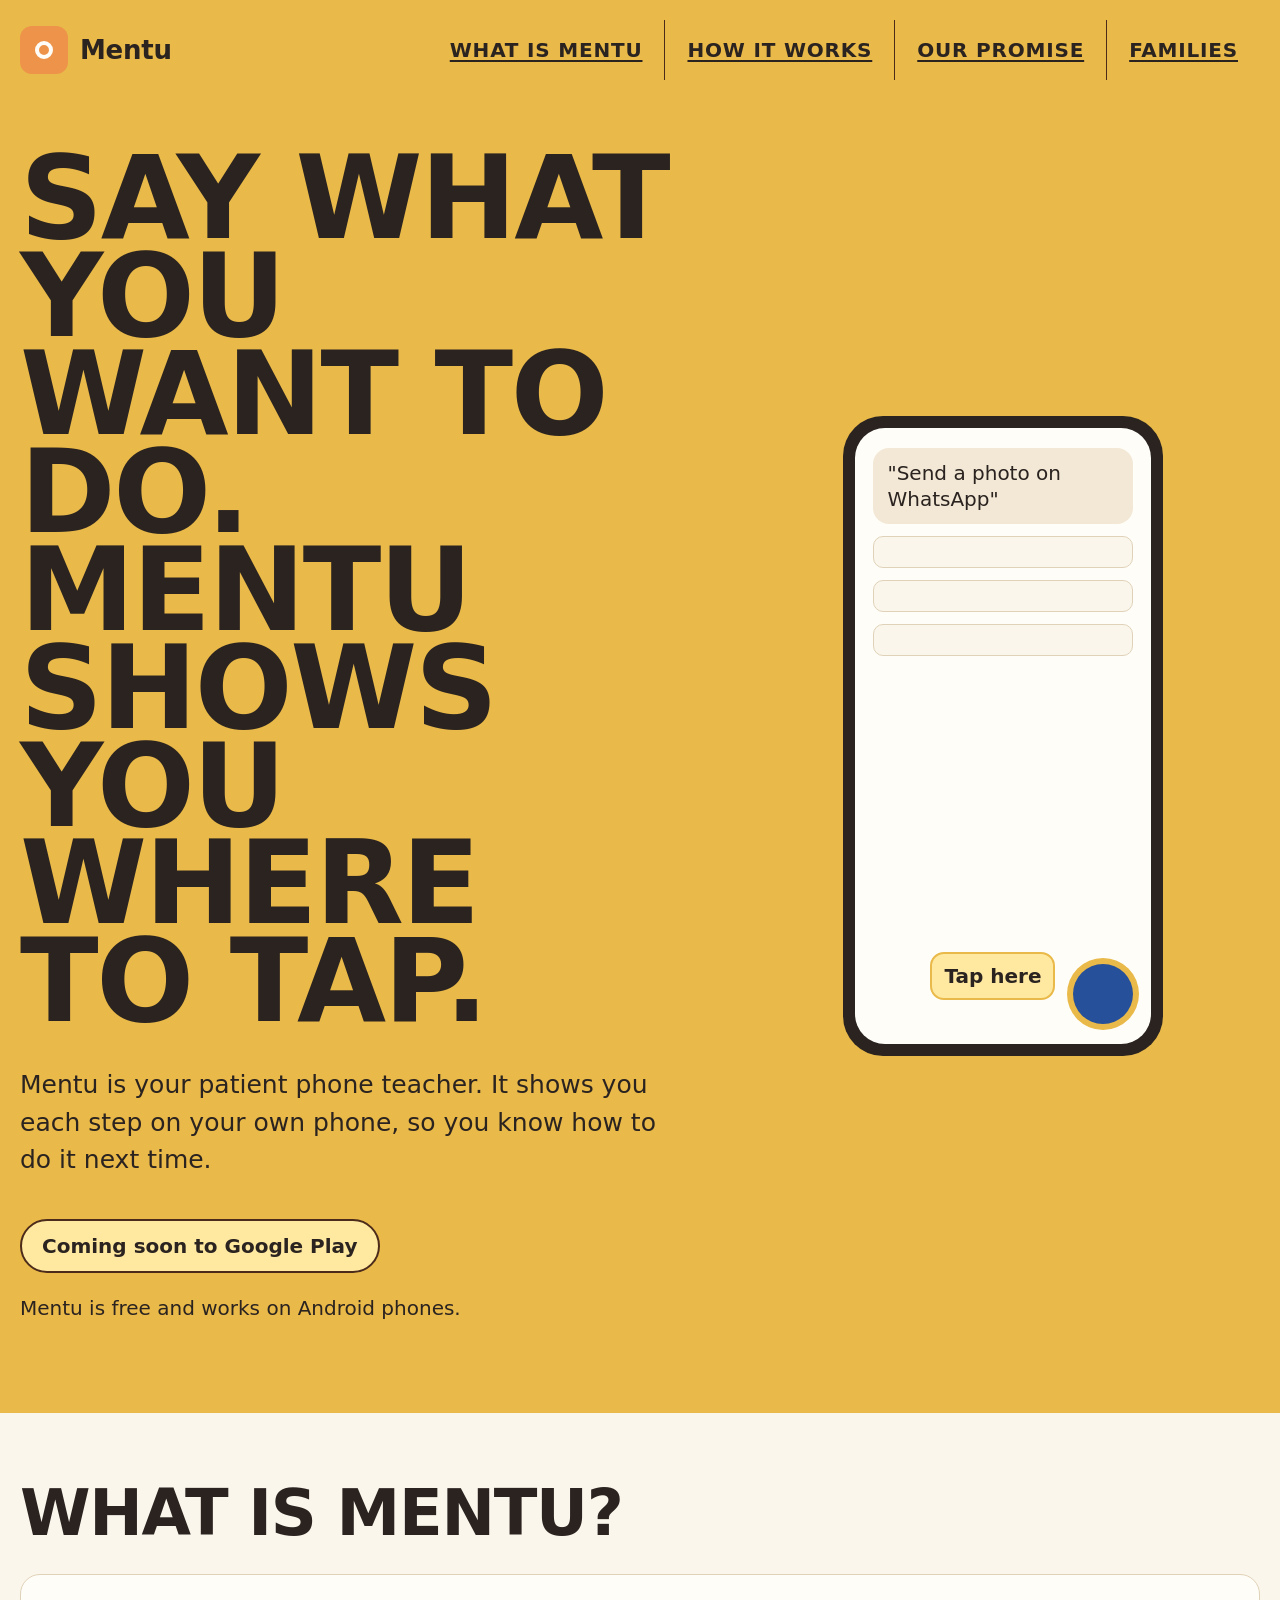
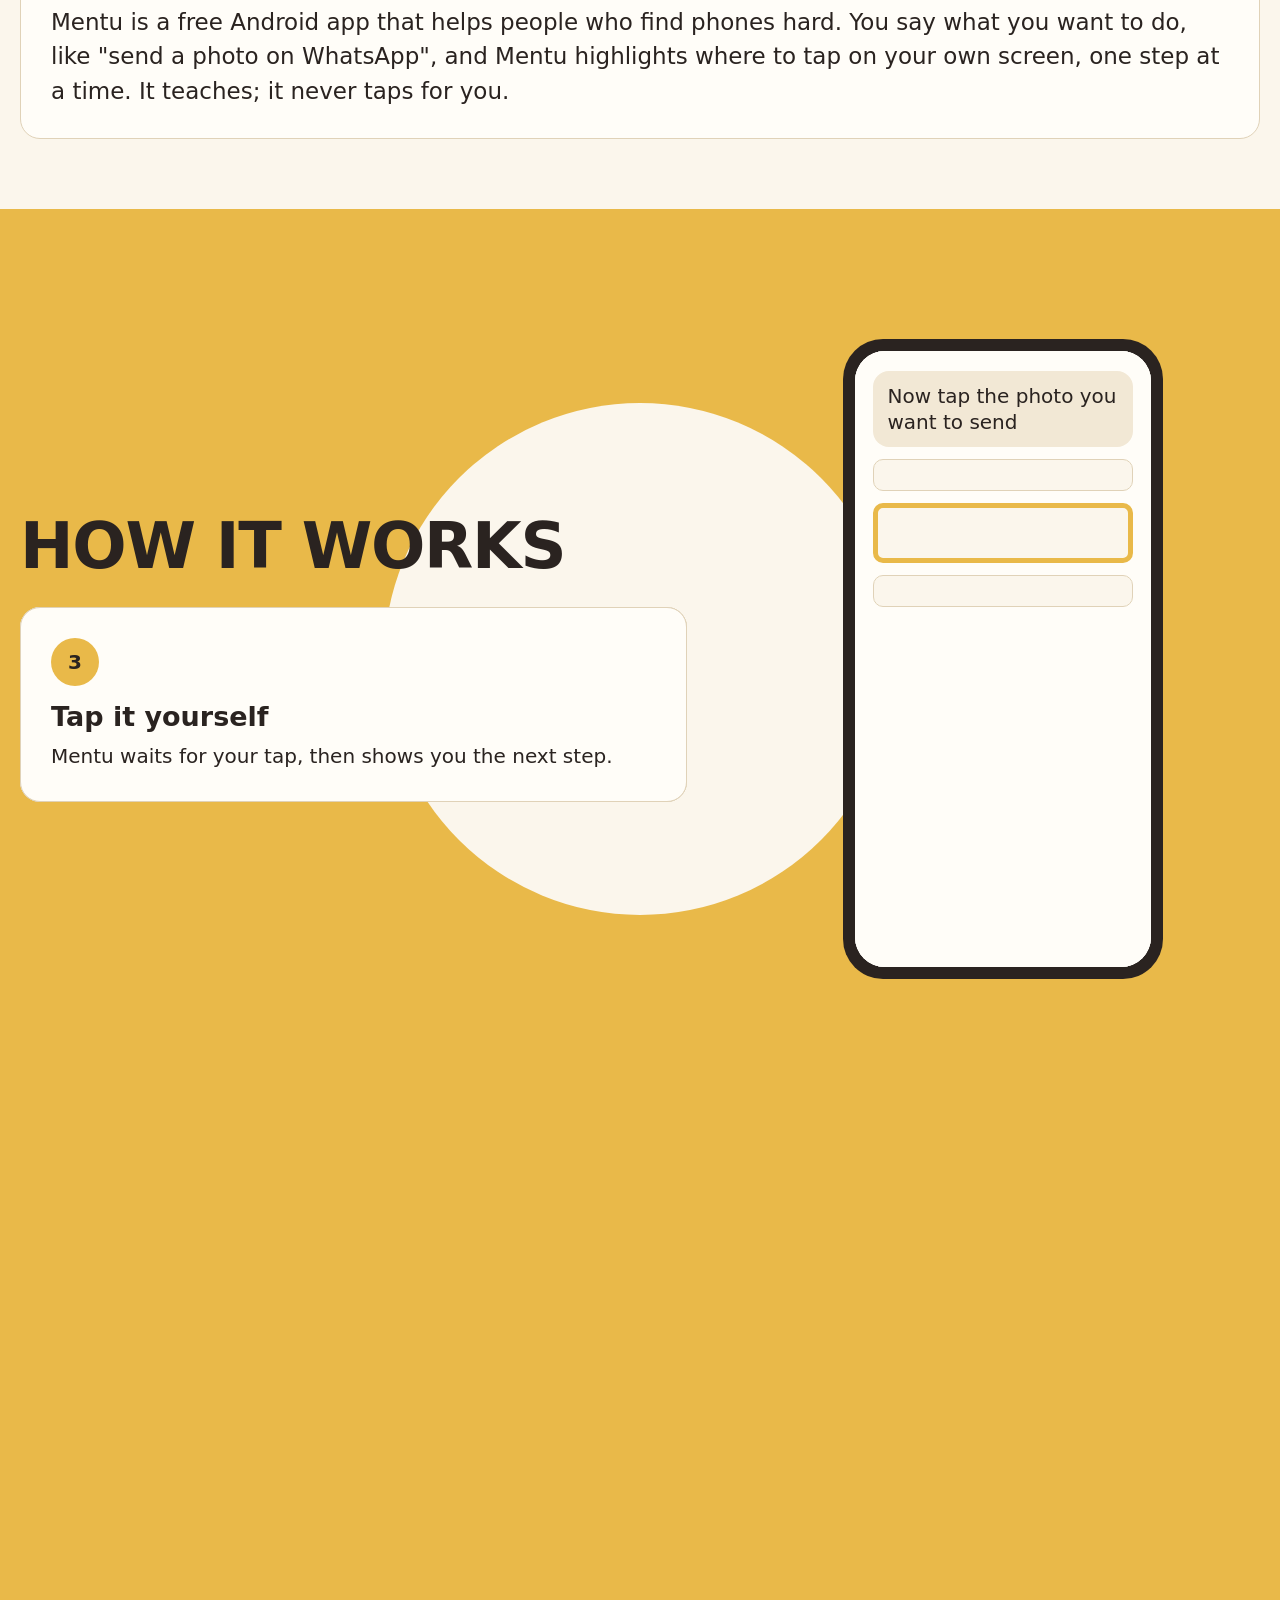
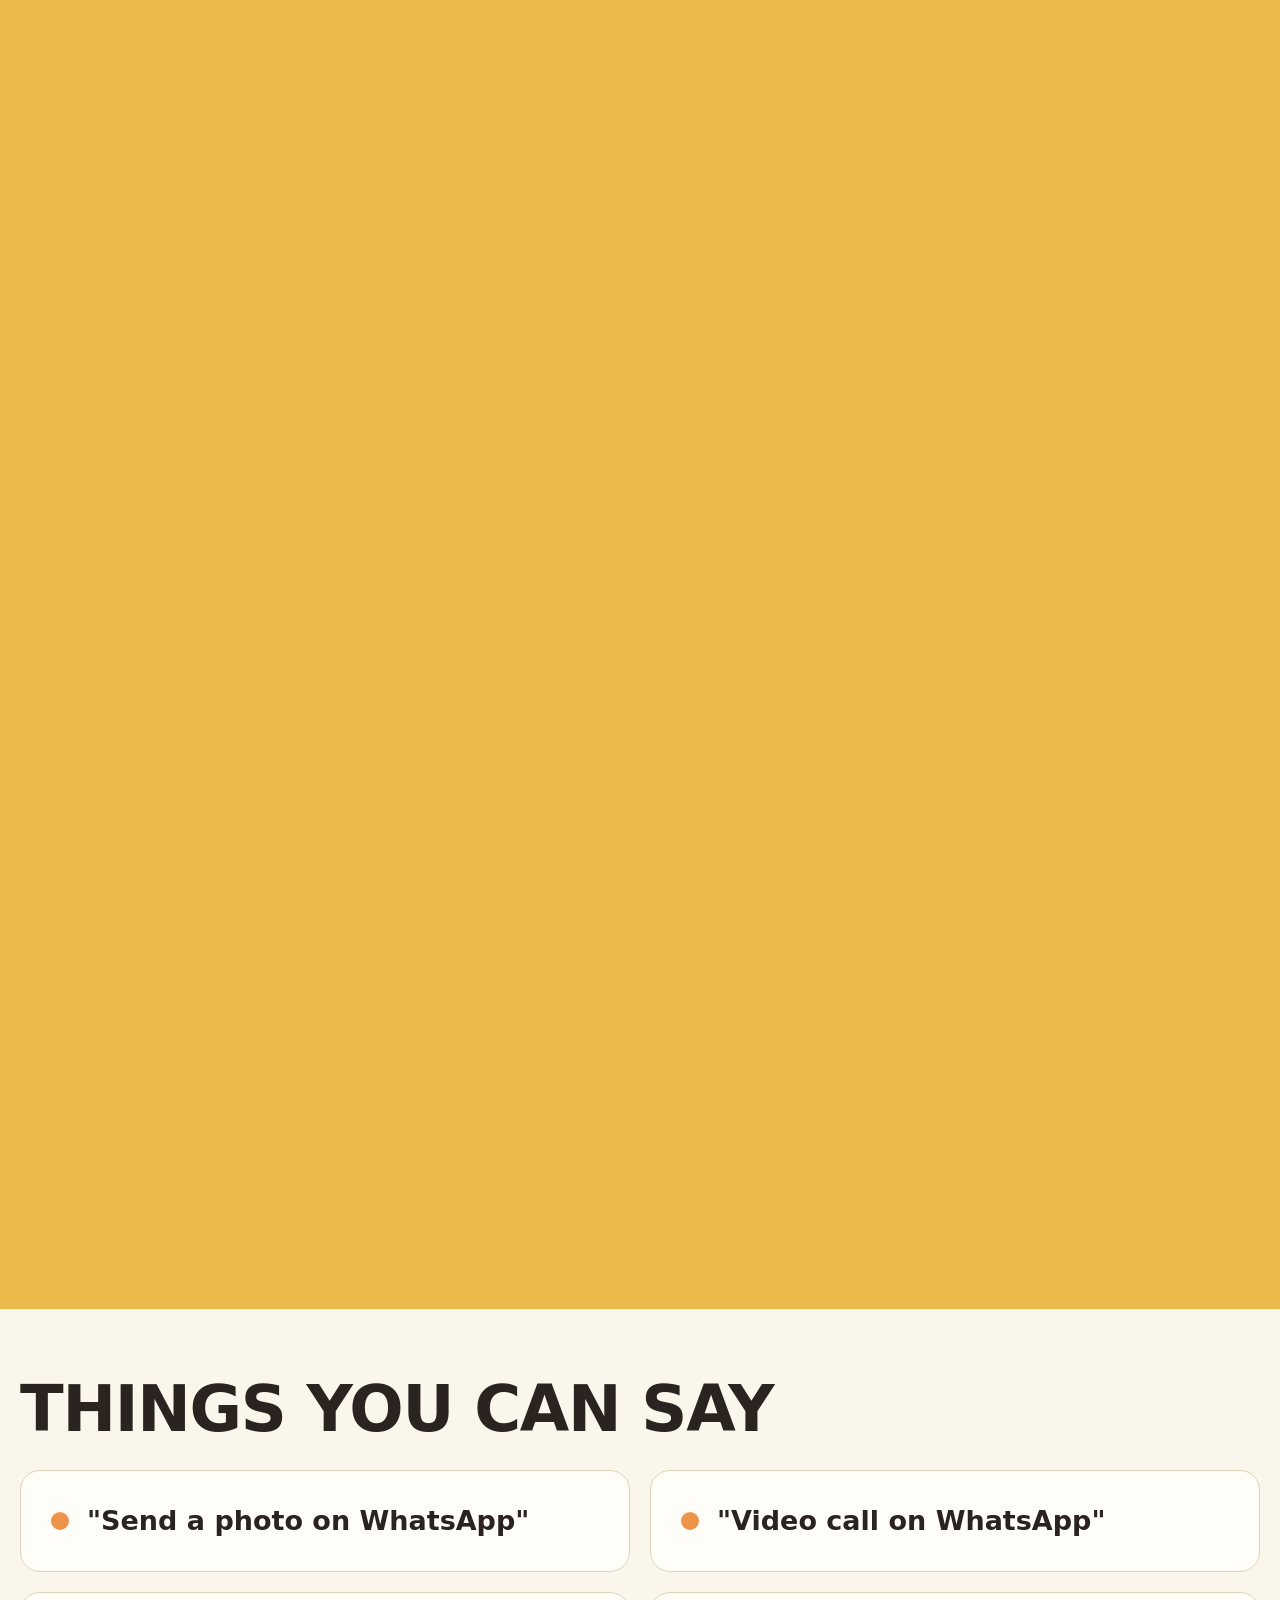
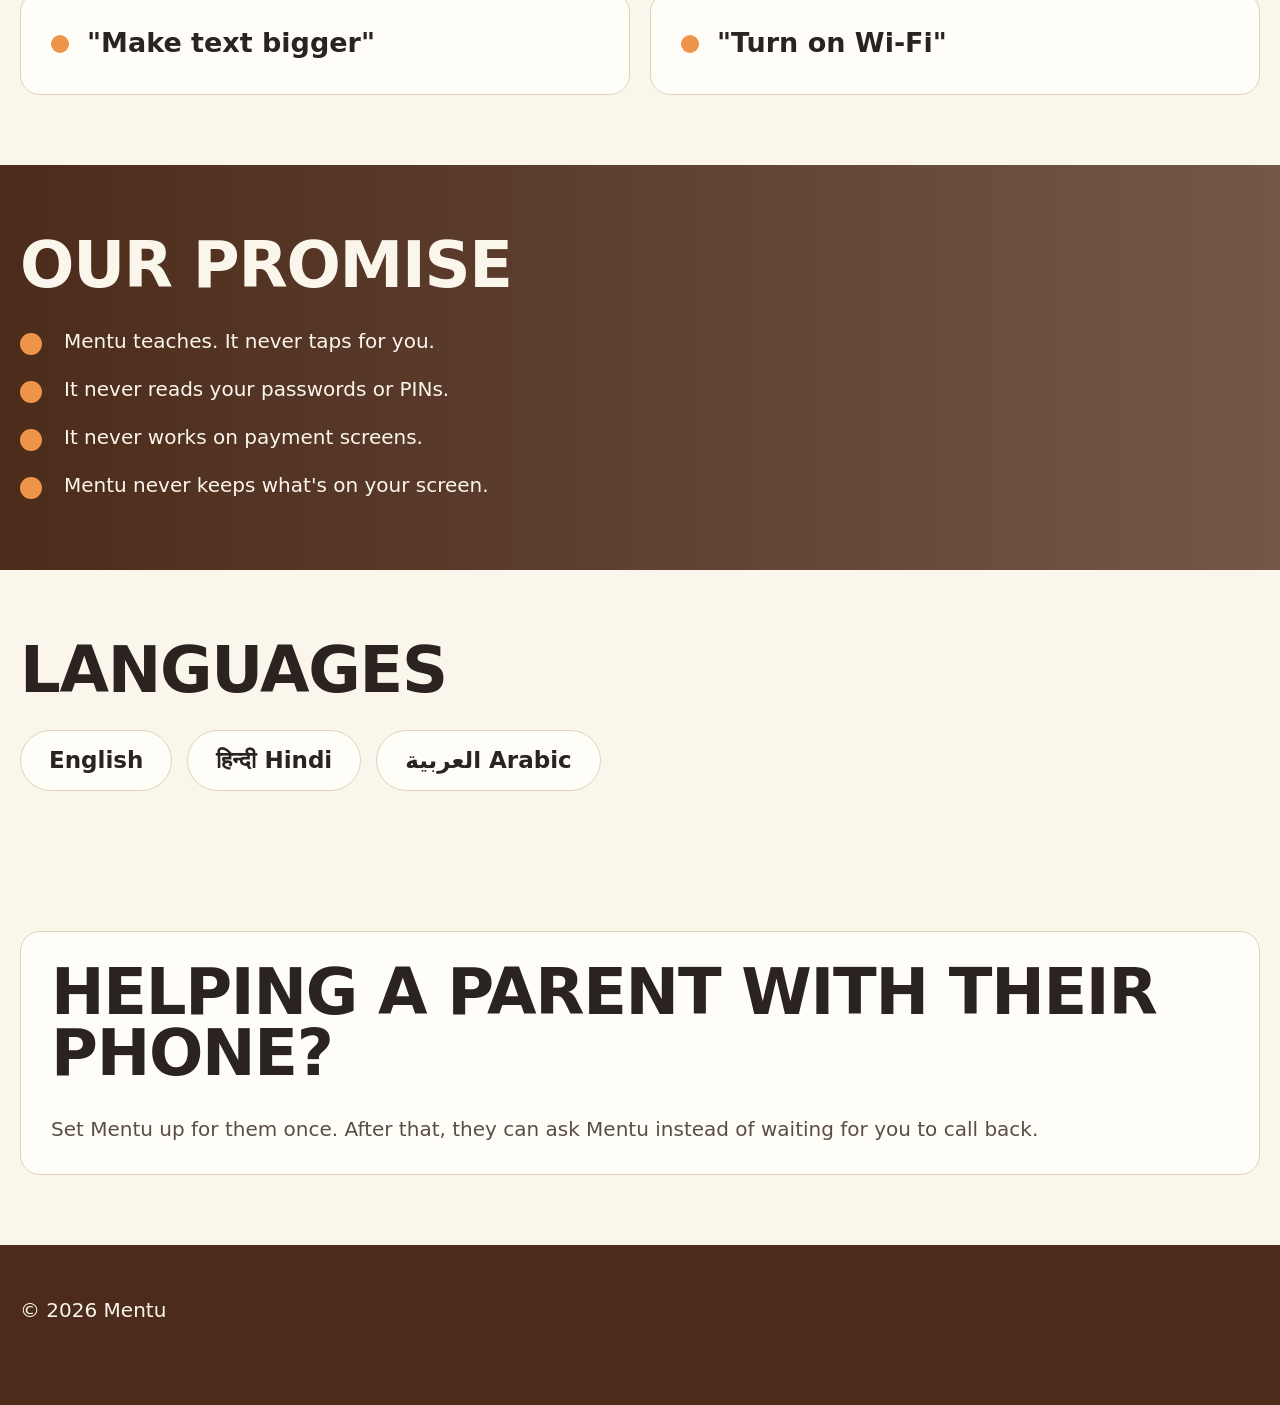
==== index.html @ fdb7533b "fix(home): calmer coming-soon badge, readable headings, native language names - Show "Coming soon to" ====
<!doctype html>
<html lang="en">
<head>
  <meta charset="utf-8">
  <meta name="viewport" content="width=device-width, initial-scale=1">
  <title>Mentu, your patient phone teacher</title>
  <meta name="description" content="Mentu is a free Android app for people who find phones hard. Say what you want to do, and Mentu shows you where to tap, one step at a time.">
  <meta name="theme-color" content="#E9B949">
  <meta property="og:type" content="website">
  <meta property="og:title" content="Mentu, your patient phone teacher">
  <meta property="og:description" content="Say what you want to do. Mentu shows you where to tap.">
  <script type="application/ld+json">
  {
    "@context": "https://schema.org",
    "@type": "SoftwareApplication",
    "name": "Mentu",
    "operatingSystem": "Android",
    "applicationCategory": "UtilitiesApplication",
    "description": "A free Android app that helps people who find phones hard. You say what you want to do, and Mentu highlights where to tap on your own screen, one step at a time.",
    "offers": { "@type": "Offer", "price": "0", "priceCurrency": "USD" }
  }
  </script>
  <style>
    :root {
      --cream: #FBF6EC;
      --paper: #FFFDF8;
      --sand: #F2E8D5;
      --line: #E0D2B8;
      --ink: #2A2320;
      --ink-muted: #5A4E44;
      --brown: #4C2B1A;
      --gold: #E9B949;
      --gold-light: #FFE8A0;
      --orange: #EE934A;
      --blue: #27509A;
    }
    *, *::before, *::after { box-sizing: border-box; }
    html { font-size: 125%; } /* 20px body that still follows the browser's text size */
    body {
      margin: 0;
      background: var(--cream);
      color: var(--ink);
      font-family: system-ui, -apple-system, "Segoe UI", Roboto, sans-serif;
      font-size: 1rem;
      line-height: 1.5;
      overflow-wrap: break-word;
    }
    a { color: var(--blue); text-decoration: underline; text-underline-offset: 0.15em; }
    a:focus-visible { outline: 3px solid var(--blue); outline-offset: 3px; }
    p { margin: 0 0 1rem; }
    .wrap { max-width: 72rem; margin: 0 auto; padding: 0 1rem; }
    section { padding: 3.5rem 0; }

    .top { background: var(--gold); }
    .top .wrap { display: flex; flex-wrap: wrap; align-items: center; justify-content: space-between; gap: 0.5rem 1rem; padding-top: 1rem; padding-bottom: 1rem; }
    .brand { display: flex; align-items: center; gap: 0.6rem; font-weight: 800; font-size: 1.3rem; letter-spacing: -0.01em; }
    .mark {
      width: 2.4rem; height: 2.4rem; border-radius: 0.6rem;
      background: var(--orange); display: grid; place-items: center;
    }
    .mark span { width: 0.9rem; height: 0.9rem; border-radius: 50%; border: 0.22rem solid var(--paper); }

    .nav { display: none; }
    @media (min-width: 46rem) { .nav { display: block; } }
    .nav ul { display: flex; list-style: none; margin: 0; padding: 0; }
    .nav li + li { border-left: 1px solid var(--brown); }
    .nav a {
      display: flex; align-items: center; min-height: 3rem; padding: 0 1.1rem;
      color: var(--ink); font-size: 1rem; font-weight: 600;
      text-transform: uppercase; letter-spacing: 0.04em;
    }

    .hero { background: var(--gold); padding: 2.5rem 0 4.5rem; }
    .hero .wrap { display: grid; gap: 3rem; align-items: center; }
    @media (min-width: 46rem) { .hero .wrap { grid-template-columns: 1.3fr 1fr; } }
    h1 {
      margin: 0 0 1.75rem;
      font-size: clamp(3rem, 9vw, 8rem);
      font-weight: 800; line-height: 0.85; letter-spacing: -0.02em;
      text-transform: uppercase;
    }
    h2 {
      margin: 0 0 1.5rem;
      font-size: clamp(2.2rem, 5vw, 3.6rem);
      font-weight: 800; line-height: 0.95; letter-spacing: -0.02em;
      text-transform: uppercase;
    }
    h3 { margin: 0 0 0.5rem; font-size: 1.35rem; font-weight: 800; line-height: 1.2; }
    .lede { font-size: 1.25rem; font-weight: 500; max-width: 34rem; margin: 0 0 2rem; }
    .note { margin: 1rem 0 0; }

    .button {
      display: inline-flex; align-items: center; justify-content: center;
      min-height: 3.6rem; padding: 1rem 2rem; border-radius: 0.6rem;
      background: var(--blue); color: var(--paper);
      font-size: 1.15rem; font-weight: 700; letter-spacing: 0.04em;
      text-transform: uppercase;
    }
    /* Not a button until the Play listing exists, so it must not look tappable. */
    .badge {
      display: inline-block; margin: 0; padding: 0.5rem 1rem; border-radius: 999px;
      background: var(--gold-light); border: 2px solid var(--brown);
      font-size: 1rem; font-weight: 700;
    }

    /* A phone with the gold "tap here" ring, like the app's guidance. */
    .phone {
      width: min(16rem, 100%); aspect-ratio: 9 / 18; margin: 0 auto;
      background: var(--ink); border-radius: 2rem; padding: 0.6rem;
    }
    .screen {
      height: 100%; border-radius: 1.5rem; background: var(--paper);
      display: flex; flex-direction: column; padding: 1rem 0.9rem; gap: 0.6rem; position: relative;
    }
    .bubble {
      background: var(--sand); border-radius: 0.8rem; padding: 0.6rem 0.7rem;
      font-size: 1rem; line-height: 1.3;
    }
    .row { height: 1.6rem; border-radius: 0.5rem; background: var(--cream); border: 1px solid var(--line); }
    .target {
      margin-top: auto; align-self: flex-end;
      width: 3rem; height: 3rem; border-radius: 50%;
      background: var(--blue); position: relative;
      box-shadow: 0 0 0 0.3rem var(--gold);
    }
    .target::after {
      content: ""; position: absolute; inset: -0.3rem; border-radius: 50%;
      border: 0.25rem solid var(--gold); animation: ring 1.4s ease-out 0.6s 3;
      opacity: 0;
    }
    @keyframes ring { from { transform: scale(1); opacity: 0.9; } to { transform: scale(1.8); opacity: 0; } }
    @media (prefers-reduced-motion: reduce) { .target::after { animation: none; } }
    .callout {
      position: absolute; right: 4.8rem; bottom: 2.2rem;
      background: var(--gold-light); border: 2px solid var(--gold);
      border-radius: 0.7rem; padding: 0.35rem 0.6rem; font-size: 1rem; font-weight: 700; white-space: nowrap;
    }

    .card {
      background: var(--paper); border: 1px solid var(--line); border-radius: 1rem; padding: 1.5rem;
    }
    .quote { font-size: 1.15rem; margin: 0; }

    .steps { list-style: none; padding: 0; margin: 0; display: grid; gap: 1rem; counter-reset: step; }
    @media (min-width: 46rem) { .steps { grid-template-columns: repeat(3, 1fr); } }
    .steps li { counter-increment: step; }
    .steps li::before {
      content: counter(step); display: grid; place-items: center;
      width: 2.4rem; height: 2.4rem; border-radius: 50%; margin-bottom: 0.75rem;
      background: var(--gold); color: var(--ink); font-weight: 800;
    }
    .steps h3 { margin-bottom: 0.4rem; }
    .steps p { margin: 0; }

    /* The tour is a plain section unless the browser supports scroll-driven animations and the
       reader allows motion. Then it pins for two screens of scrolling while a cream circle grows
       over the gold and the phone plays the three steps. */
    .tour-circle, .tour-phone { display: none; }
    .mic {
      flex: none; align-self: center; margin-top: auto;
      width: 3.5rem; height: 3.5rem; border-radius: 50%;
      background: var(--blue); box-shadow: 0 0 0 0.4rem var(--gold-light);
    }
    .caption { align-self: center; margin-bottom: 1.5rem; font-weight: 700; }
    .row.picked { height: 3rem; border: 0.25rem solid var(--gold); }

    @supports (animation-timeline: view()) {
      @media (prefers-reduced-motion: no-preference) {
        .tour { height: 300svh; padding: 0; background: var(--gold); view-timeline: --tour block; }
        .tour-stage {
          position: sticky; top: 0; height: 100svh; overflow: hidden;
          display: flex; align-items: center;
        }
        .tour-grid { position: relative; width: 100%; display: grid; gap: 1.5rem; align-items: center; }
        @media (min-width: 46rem) { .tour-grid { grid-template-columns: 1.3fr 1fr; gap: 3rem; } }

        .tour-circle {
          display: block; position: absolute; left: 50%; top: 50%;
          width: 40vmax; height: 40vmax; margin: -20vmax 0 0 -20vmax;
          border-radius: 50%; background: var(--cream);
          animation: tour-grow linear both;
          animation-timeline: --tour; animation-range: contain 0% contain 30%;
        }

        .tour .steps { display: grid; grid-template-columns: none; }
        .tour .steps li { grid-area: 1 / 1; }

        .tour-phone {
          display: grid; grid-template: minmax(0, 1fr) / minmax(0, 1fr);
          height: min(30rem, 40svh); width: auto; min-height: 0;
          justify-self: center;
        }
        .tour-screen { grid-area: 1 / 1; min-height: 0; overflow: hidden; }
        .tour .callout { right: 0.6rem; bottom: 4.4rem; }
        .tour-phone .screen { padding: 0.8rem 0.5rem; }
        .tour-phone .bubble { font-size: 0.7rem; padding: 0.5rem; }
        .tour-phone .mic { width: 2.5rem; height: 2.5rem; }
        @media (min-width: 46rem) {
          .tour-phone { height: min(32rem, 72svh); }
          .tour .callout { right: 4.8rem; bottom: 2.2rem; }
          .tour-phone .screen { padding: 1rem 0.9rem; }
          .tour-phone .bubble { font-size: 1rem; padding: 0.6rem 0.7rem; }
          .tour-phone .mic { width: 3.5rem; height: 3.5rem; }
        }

        .tour .steps li, .tour-screen {
          animation: linear both; animation-timeline: --tour; animation-range: contain;
        }
        .tour .steps li:nth-child(1), .tour-screen:nth-child(1) { animation-name: tour-first; }
        .tour .steps li:nth-child(2), .tour-screen:nth-child(2) { animation-name: tour-second; }
        .tour .steps li:nth-child(3), .tour-screen:nth-child(3) { animation-name: tour-third; }
      }
    }
    @keyframes tour-grow { from { transform: scale(0.2); } to { transform: scale(3.6); } }
    @keyframes tour-first { 0%, 28% { opacity: 1; } 34%, 100% { opacity: 0; } }
    @keyframes tour-second { 0%, 28% { opacity: 0; } 34%, 61% { opacity: 1; } 67%, 100% { opacity: 0; } }
    @keyframes tour-third { 0%, 61% { opacity: 0; } 67%, 100% { opacity: 1; } }

    .examples { list-style: none; padding: 0; margin: 0; display: grid; gap: 1rem; }
    @media (min-width: 46rem) { .examples { grid-template-columns: repeat(2, 1fr); } }
    .examples li { display: flex; align-items: center; gap: 0.9rem; font-size: 1.35rem; font-weight: 700; }
    .examples li::before {
      content: ""; flex: none; width: 0.9rem; height: 0.9rem; border-radius: 50%; background: var(--orange);
    }

    .band {
      background-color: var(--brown);
      background-image: linear-gradient(90deg, var(--brown), color-mix(in srgb, var(--brown), var(--cream) 22%));
      color: var(--cream);
    }
    .band h2 { color: var(--cream); }
    .promise { list-style: none; padding: 0; margin: 0; display: grid; gap: 0.9rem; }
    .promise li { padding-left: 2.2rem; position: relative; }
    .promise li::before {
      content: ""; position: absolute; left: 0; top: 0.35em;
      width: 1.1rem; height: 1.1rem; border-radius: 50%; background: var(--orange);
    }

    .languages { list-style: none; padding: 0; margin: 0; display: flex; flex-wrap: wrap; gap: 0.75rem; }
    .languages li {
      background: var(--paper); border: 1px solid var(--line); border-radius: 999px;
      padding: 0.6rem 1.4rem; font-size: 1.15rem; font-weight: 700;
    }

    .families p { margin: 0; color: var(--ink-muted); }

    footer { background: var(--brown); color: var(--cream); padding: 2.5rem 0 3rem; }
    footer a { color: var(--cream); display: inline-block; padding: 0.4rem 0; }
  </style>
</head>
<body>
  <header class="top">
    <div class="wrap">
      <div class="brand"><span class="mark" aria-hidden="true"><span></span></span>Mentu</div>
      <nav class="nav" aria-label="On this page">
        <ul>
          <li><a href="#what">What is Mentu</a></li>
          <li><a href="#how">How it works</a></li>
          <li><a href="#promise">Our promise</a></li>
          <li><a href="#families">Families</a></li>
        </ul>
      </nav>
    </div>
  </header>

  <main>
    <section class="hero">
      <div class="wrap">
        <div>
          <h1>Say what you want to do. Mentu shows you where to tap.</h1>
          <p class="lede">Mentu is your patient phone teacher. It shows you each step on your own phone, so you know how to do it next time.</p>
          <p class="badge">Coming soon to Google Play</p>
          <p class="note">Mentu is free and works on Android phones.</p>
        </div>
        <div class="phone" role="img" aria-label="A phone screen. Mentu has heard 'send a photo on WhatsApp' and a gold ring circles the button to tap next.">
          <div class="screen" aria-hidden="true">
            <div class="bubble">"Send a photo on WhatsApp"</div>
            <div class="row"></div>
            <div class="row"></div>
            <div class="row"></div>
            <div class="callout">Tap here</div>
            <div class="target"></div>
          </div>
        </div>
      </div>
    </section>

    <section aria-labelledby="what">
      <div class="wrap">
        <h2 id="what">What is Mentu?</h2>
        <p class="card quote">Mentu is a free Android app that helps people who find phones hard. You say what you want to do, like "send a photo on WhatsApp", and Mentu highlights where to tap on your own screen, one step at a time. It teaches; it never taps for you.</p>
      </div>
    </section>

    <section class="tour" aria-labelledby="how">
      <div class="tour-stage">
        <div class="tour-circle" aria-hidden="true"></div>
        <div class="wrap tour-grid">
          <div>
            <h2 id="how">How it works</h2>
            <ol class="steps">
              <li class="card"><h3>Say what you want</h3><p>Tell Mentu what you want to do, in your own words.</p></li>
              <li class="card"><h3>Look for the gold ring</h3><p>The ring circles the button to tap next.</p></li>
              <li class="card"><h3>Tap it yourself</h3><p>Mentu waits for your tap, then shows you the next step.</p></li>
            </ol>
          </div>
          <div class="phone tour-phone" aria-hidden="true">
            <div class="screen tour-screen">
              <div class="bubble">"Send a photo on WhatsApp"</div>
              <div class="mic"></div>
              <div class="caption">Listening...</div>
            </div>
            <div class="screen tour-screen">
              <div class="row"></div>
              <div class="row"></div>
              <div class="row"></div>
              <div class="callout">Tap here</div>
              <div class="target"></div>
            </div>
            <div class="screen tour-screen">
              <div class="bubble">Now tap the photo you want to send</div>
              <div class="row"></div>
              <div class="row picked"></div>
              <div class="row"></div>
            </div>
          </div>
        </div>
      </div>
    </section>

    <section aria-labelledby="examples">
      <div class="wrap">
        <h2 id="examples">Things you can say</h2>
        <ul class="examples">
          <li class="card">"Send a photo on WhatsApp"</li>
          <li class="card">"Video call on WhatsApp"</li>
          <li class="card">"Make text bigger"</li>
          <li class="card">"Turn on Wi-Fi"</li>
        </ul>
      </div>
    </section>

    <section class="band" aria-labelledby="promise">
      <div class="wrap">
        <h2 id="promise">Our promise</h2>
        <ul class="promise">
          <li>Mentu teaches. It never taps for you.</li>
          <li>It never reads your passwords or PINs.</li>
          <li>It never works on payment screens.</li>
          <li>Mentu never keeps what's on your screen.</li>
        </ul>
      </div>
    </section>

    <section aria-labelledby="languages">
      <div class="wrap">
        <h2 id="languages">Languages</h2>
        <ul class="languages">
          <li>English</li>
          <li><span lang="hi">हिन्दी</span> Hindi</li>
          <li><span lang="ar" dir="rtl">العربية</span> Arabic</li>
        </ul>
      </div>
    </section>

    <section aria-labelledby="families">
      <div class="wrap">
        <div class="card families">
          <h2 id="families">Helping a parent with their phone?</h2>
          <p>Set Mentu up for them once. After that, they can ask Mentu instead of waiting for you to call back.</p>
        </div>
      </div>
    </section>
  </main>

  <footer>
    <div class="wrap">
      <!-- Add links to the privacy, delete-account, terms and help pages here. Play requires those pages before release, and Mentu/website.md section 2 describes them. -->
      <p>© 2026 Mentu</p>
    </div>
  </footer>
</body>
</html>
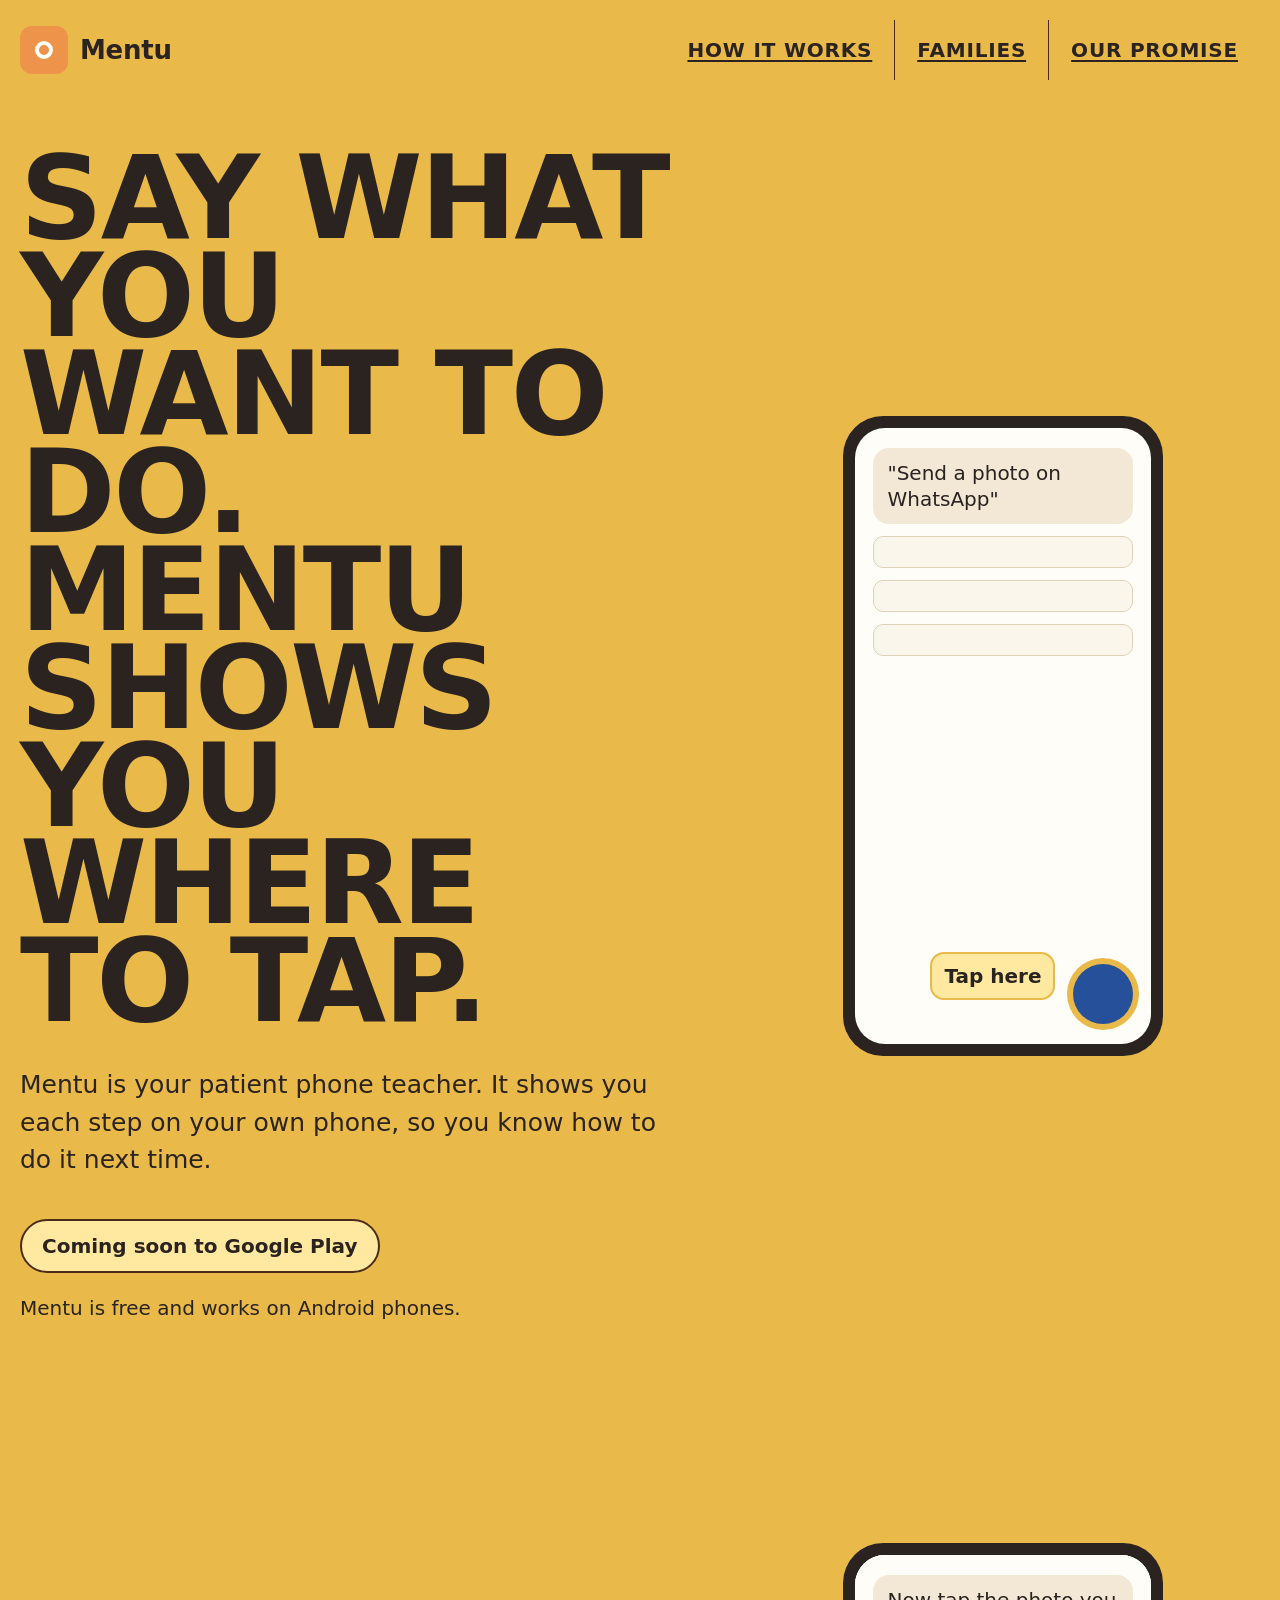
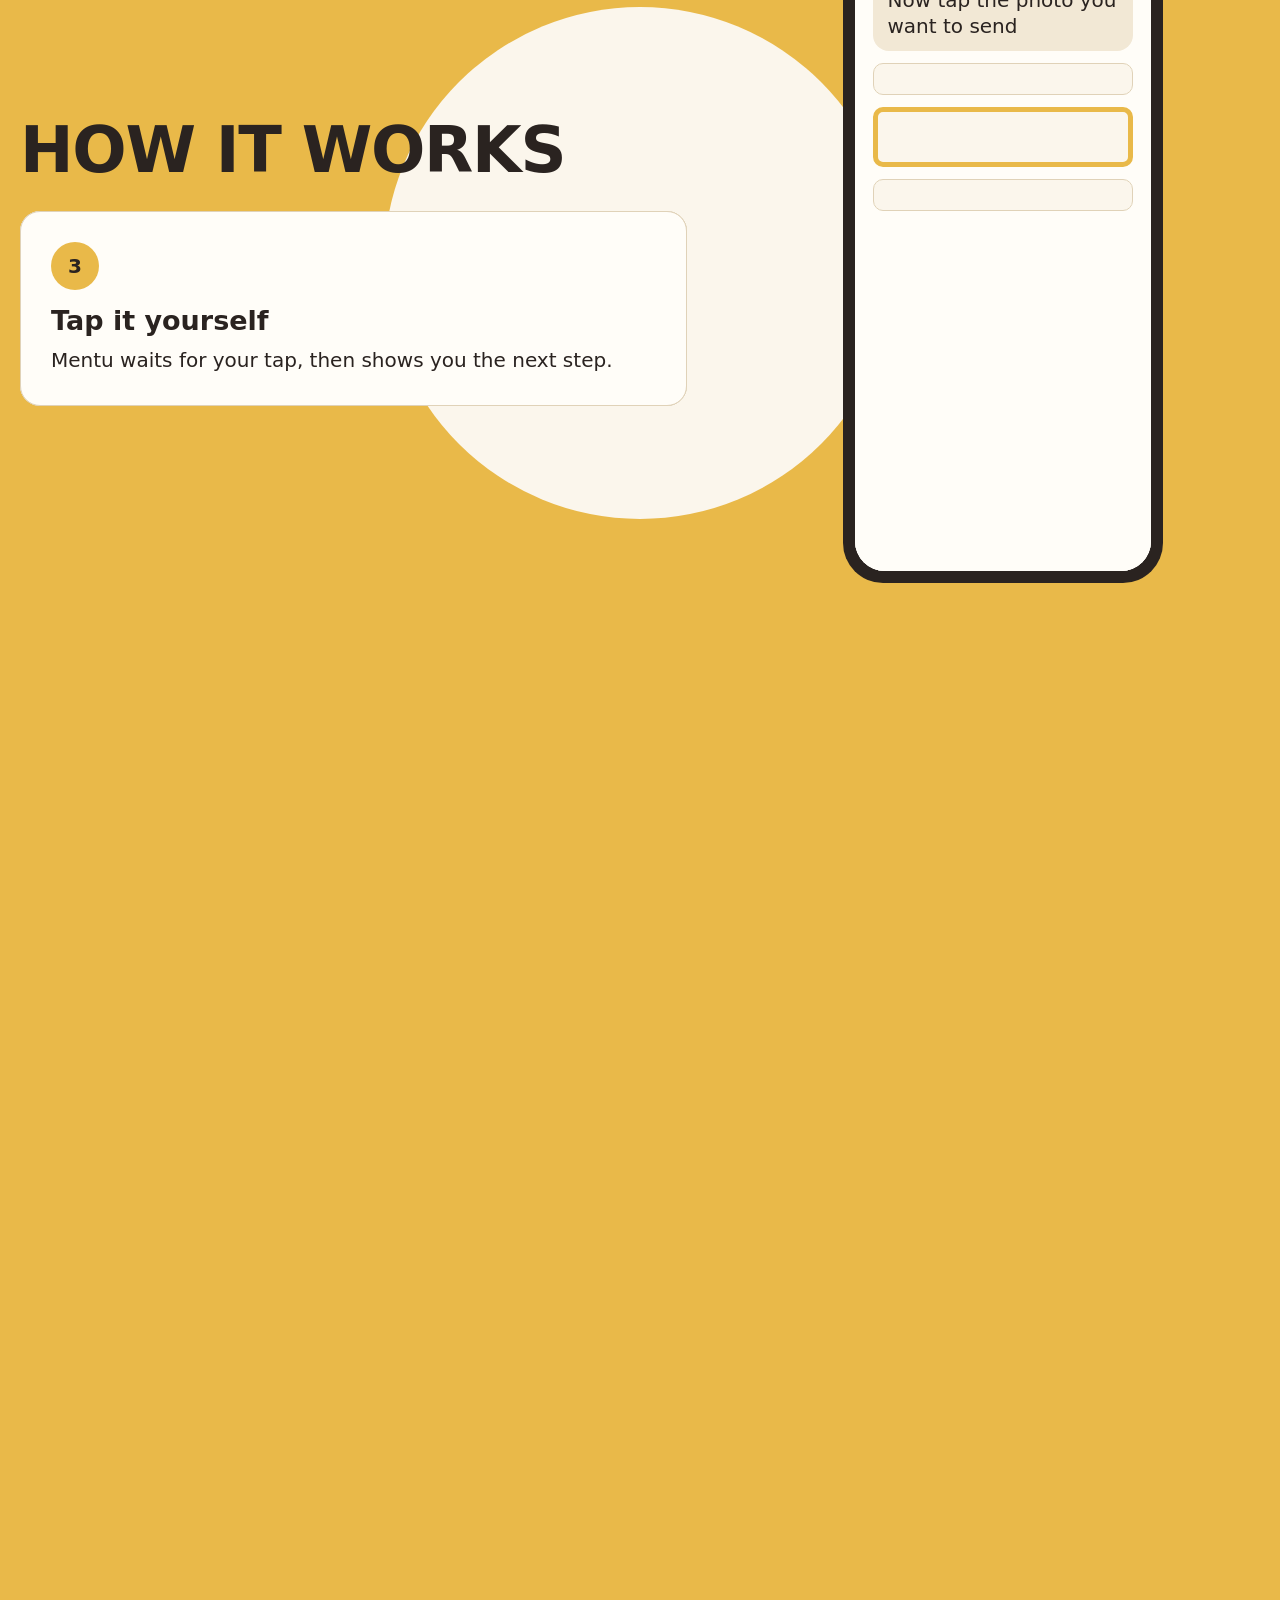
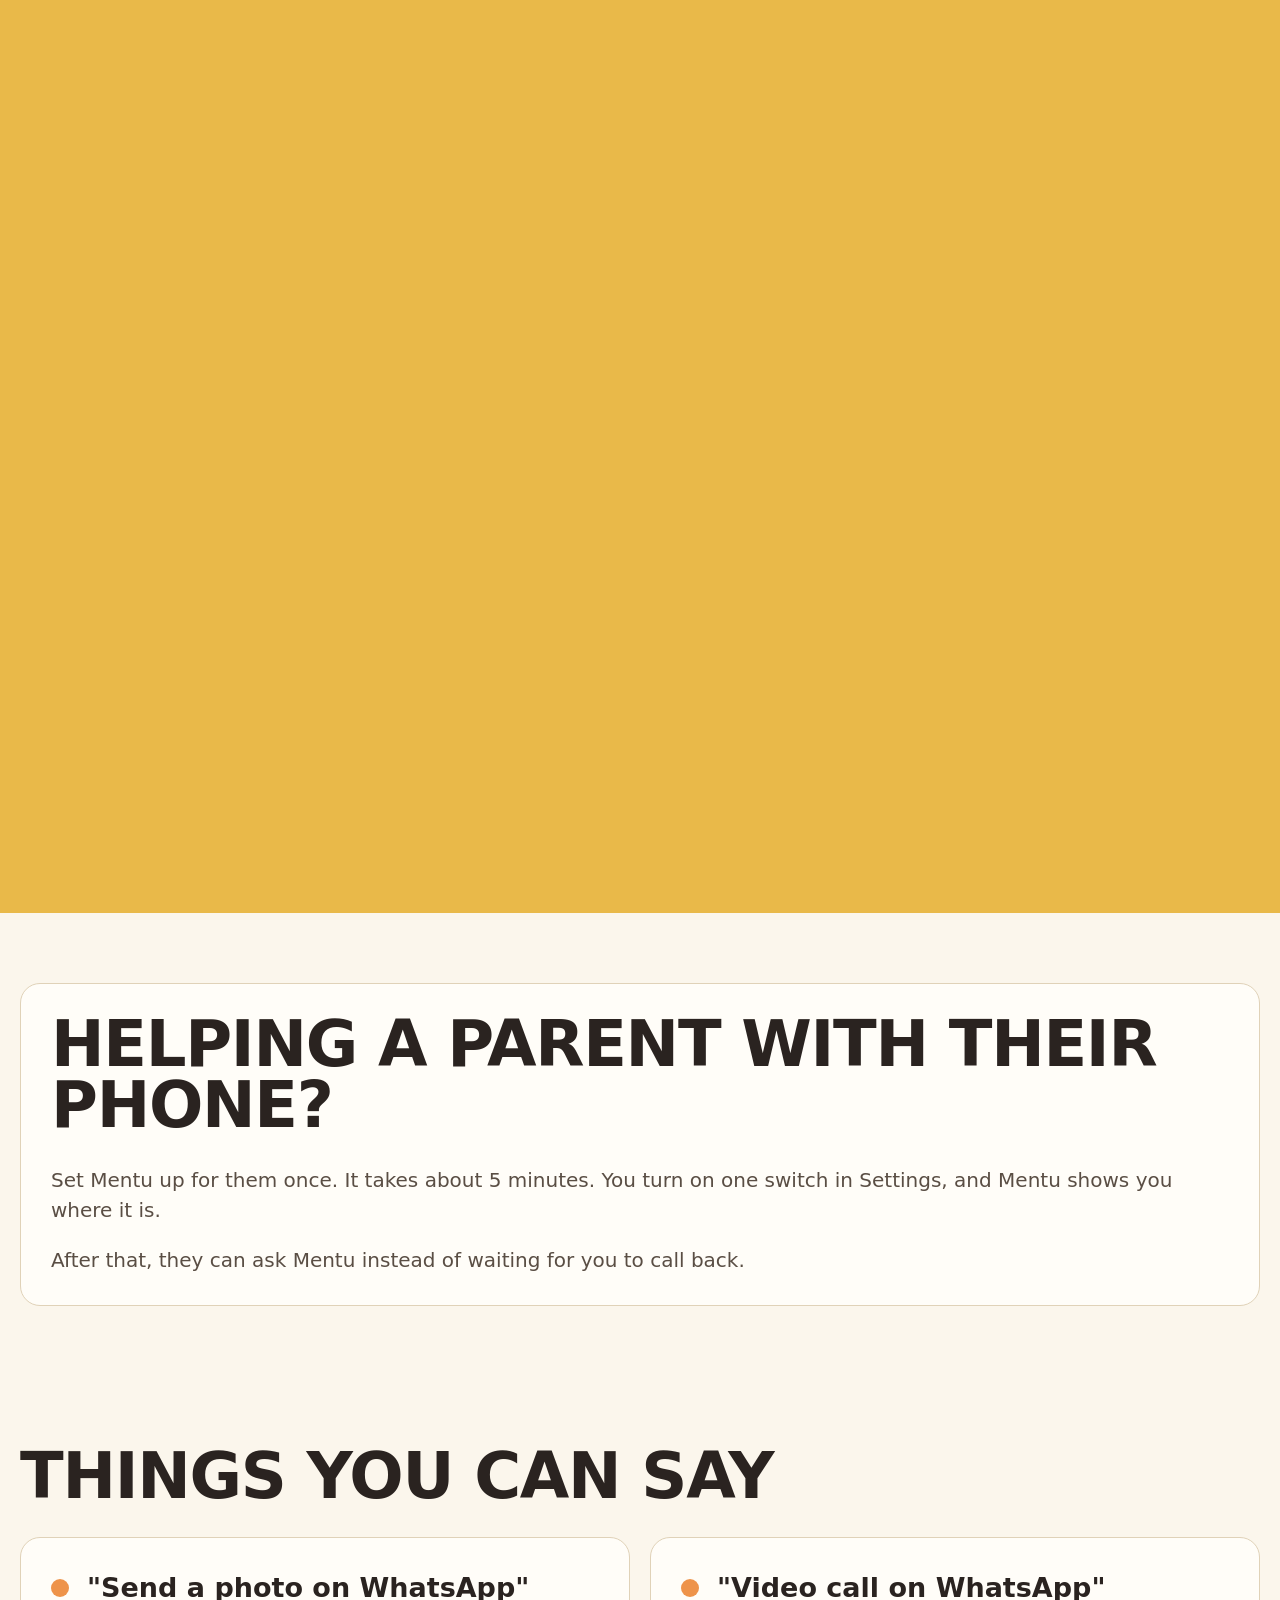
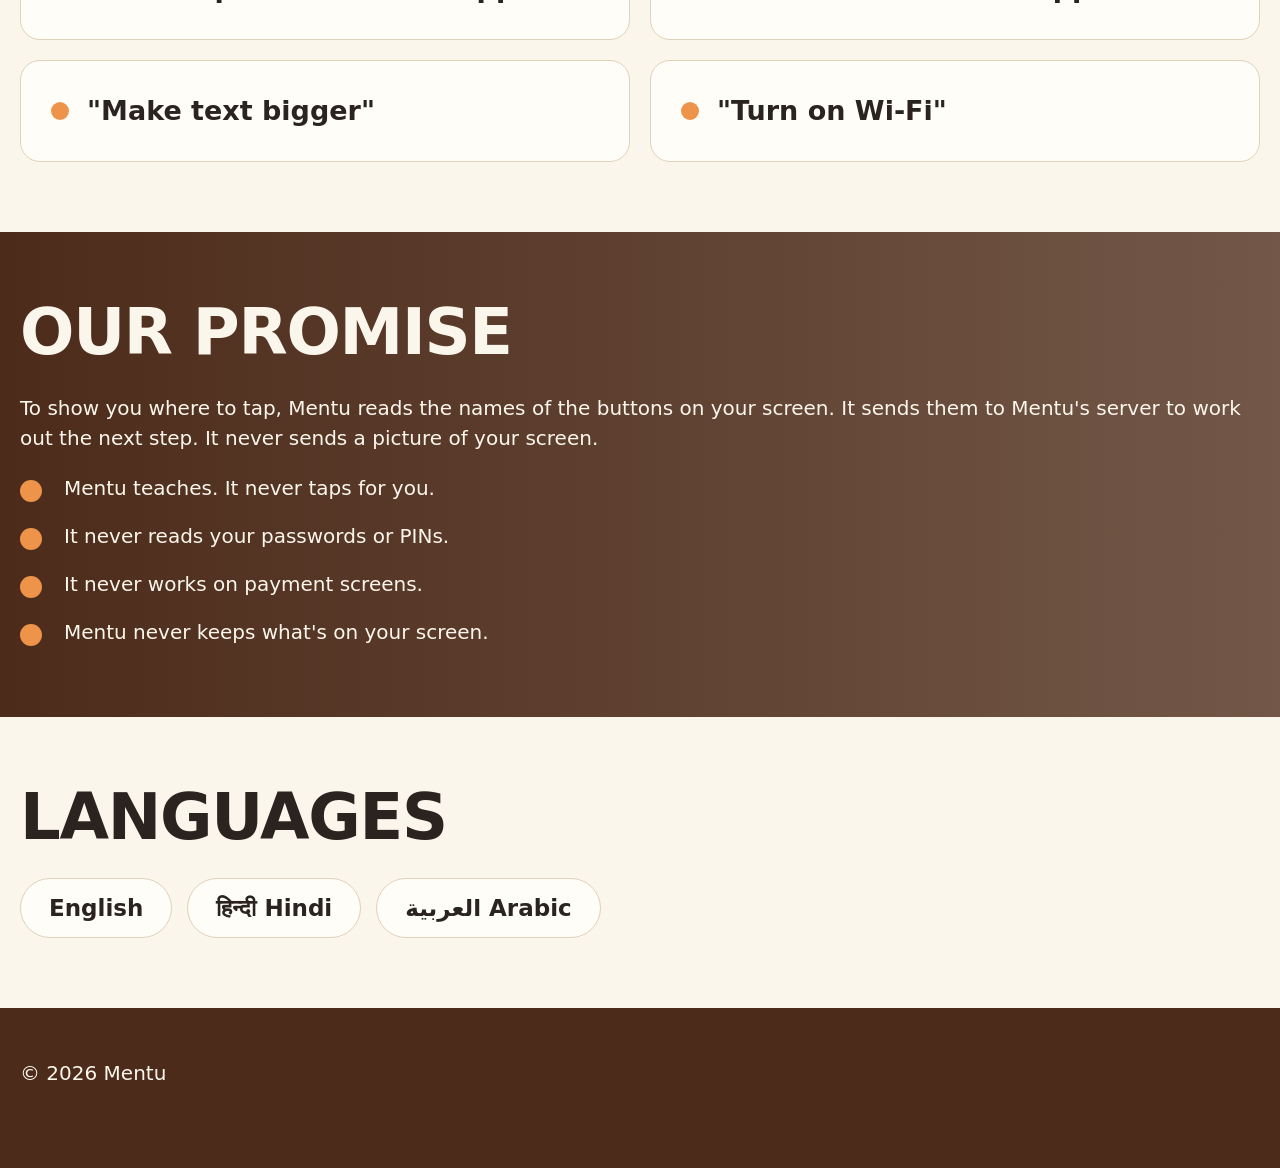
==== commit f491d332: "feat(home): cut What is Mentu, move Families up, explain what Mentu reads - Remove the What is Mentu" ====
--- a/index.html
+++ b/index.html
@@ -139,8 +139,7 @@
     .card {
       background: var(--paper); border: 1px solid var(--line); border-radius: 1rem; padding: 1.5rem;
     }
-    .quote { font-size: 1.15rem; margin: 0; }
-
+    
     .steps { list-style: none; padding: 0; margin: 0; display: grid; gap: 1rem; counter-reset: step; }
     @media (min-width: 46rem) { .steps { grid-template-columns: repeat(3, 1fr); } }
     .steps li { counter-increment: step; }
@@ -243,6 +242,7 @@
     }
 
     .families p { margin: 0; color: var(--ink-muted); }
+    .families p + p { margin-top: 1rem; }
 
     footer { background: var(--brown); color: var(--cream); padding: 2.5rem 0 3rem; }
     footer a { color: var(--cream); display: inline-block; padding: 0.4rem 0; }
@@ -254,10 +254,9 @@
       <div class="brand"><span class="mark" aria-hidden="true"><span></span></span>Mentu</div>
       <nav class="nav" aria-label="On this page">
         <ul>
-          <li><a href="#what">What is Mentu</a></li>
           <li><a href="#how">How it works</a></li>
+          <li><a href="#families">Families</a></li>
           <li><a href="#promise">Our promise</a></li>
-          <li><a href="#families">Families</a></li>
         </ul>
       </nav>
     </div>
@@ -282,13 +281,6 @@
             <div class="target"></div>
           </div>
         </div>
-      </div>
-    </section>
-
-    <section aria-labelledby="what">
-      <div class="wrap">
-        <h2 id="what">What is Mentu?</h2>
-        <p class="card quote">Mentu is a free Android app that helps people who find phones hard. You say what you want to do, like "send a photo on WhatsApp", and Mentu highlights where to tap on your own screen, one step at a time. It teaches; it never taps for you.</p>
       </div>
     </section>
 
@@ -328,6 +320,16 @@
       </div>
     </section>
 
+    <section aria-labelledby="families">
+      <div class="wrap">
+        <div class="card families">
+          <h2 id="families">Helping a parent with their phone?</h2>
+          <p>Set Mentu up for them once. It takes about 5 minutes. You turn on one switch in Settings, and Mentu shows you where it is.</p>
+          <p>After that, they can ask Mentu instead of waiting for you to call back.</p>
+        </div>
+      </div>
+    </section>
+
     <section aria-labelledby="examples">
       <div class="wrap">
         <h2 id="examples">Things you can say</h2>
@@ -343,6 +345,7 @@
     <section class="band" aria-labelledby="promise">
       <div class="wrap">
         <h2 id="promise">Our promise</h2>
+        <p>To show you where to tap, Mentu reads the names of the buttons on your screen. It sends them to Mentu's server to work out the next step. It never sends a picture of your screen.</p>
         <ul class="promise">
           <li>Mentu teaches. It never taps for you.</li>
           <li>It never reads your passwords or PINs.</li>
@@ -363,14 +366,6 @@
       </div>
     </section>
 
-    <section aria-labelledby="families">
-      <div class="wrap">
-        <div class="card families">
-          <h2 id="families">Helping a parent with their phone?</h2>
-          <p>Set Mentu up for them once. After that, they can ask Mentu instead of waiting for you to call back.</p>
-        </div>
-      </div>
-    </section>
   </main>
 
   <footer>
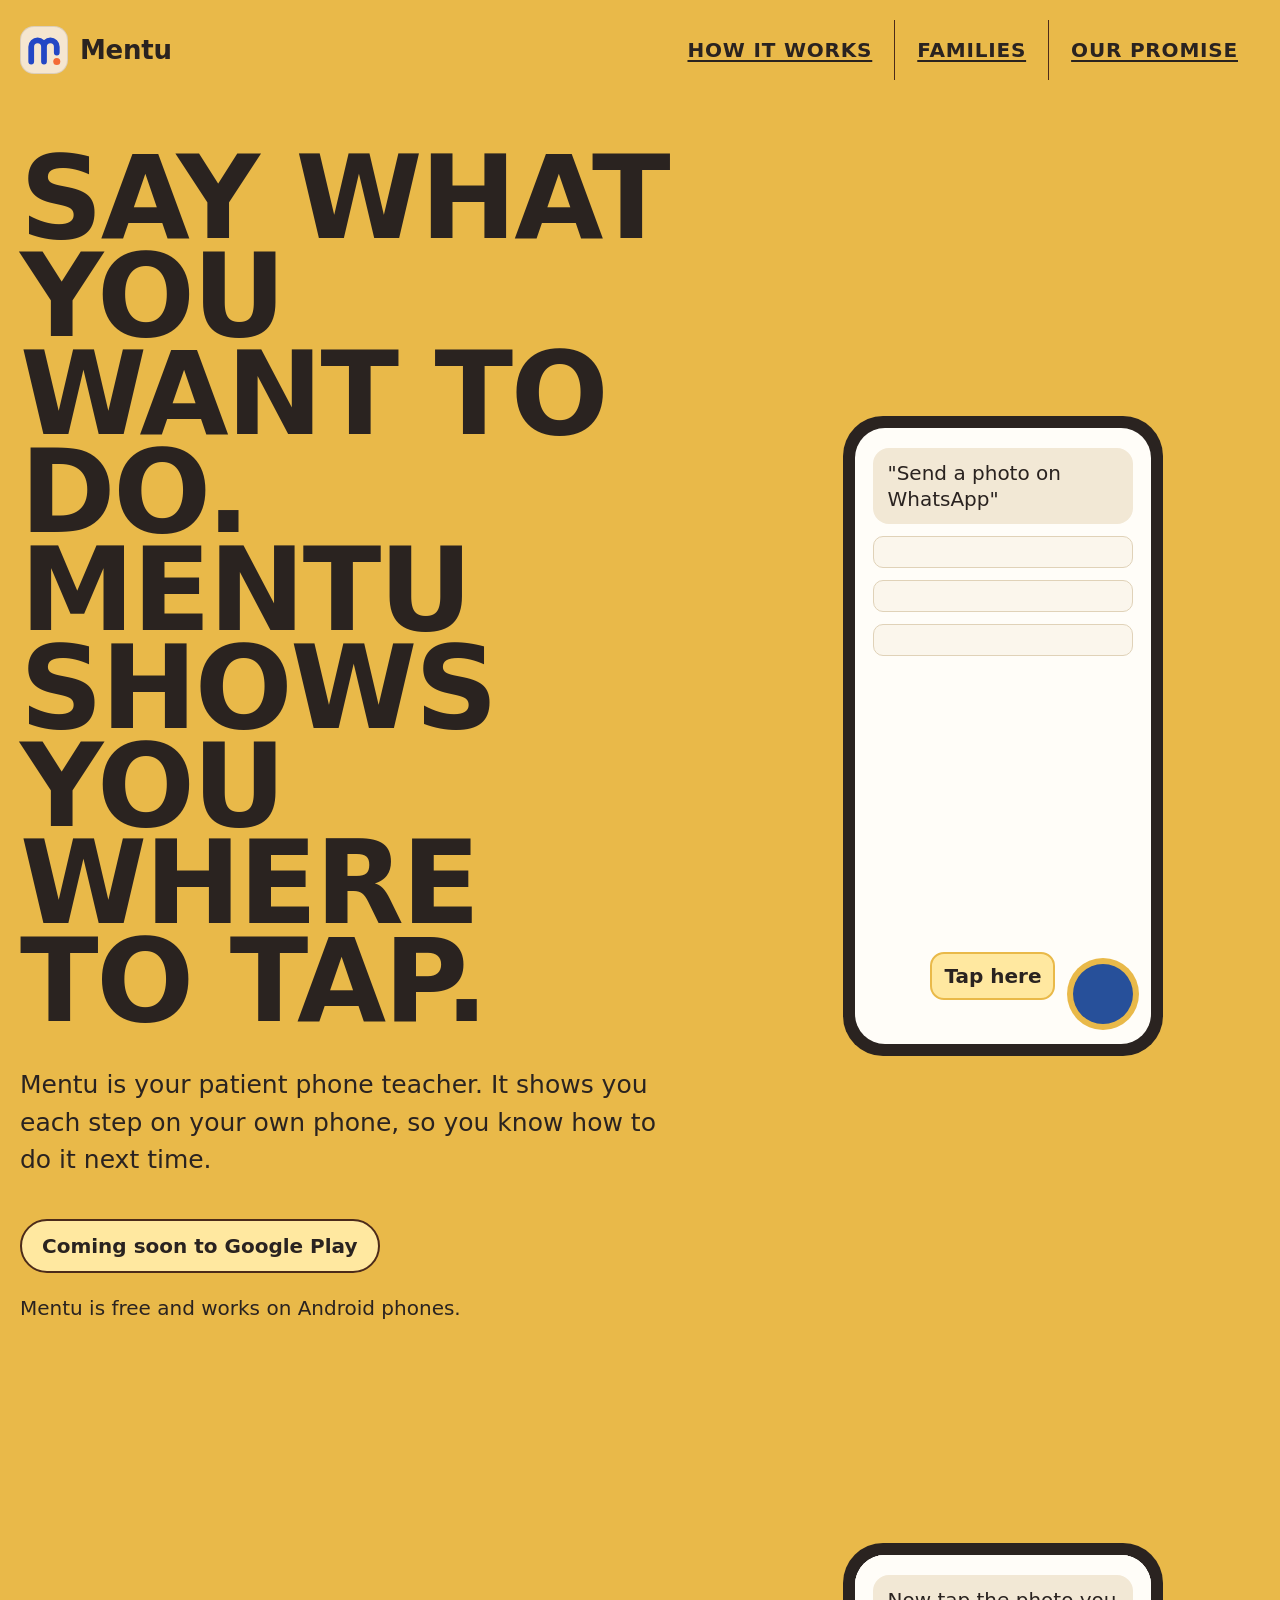
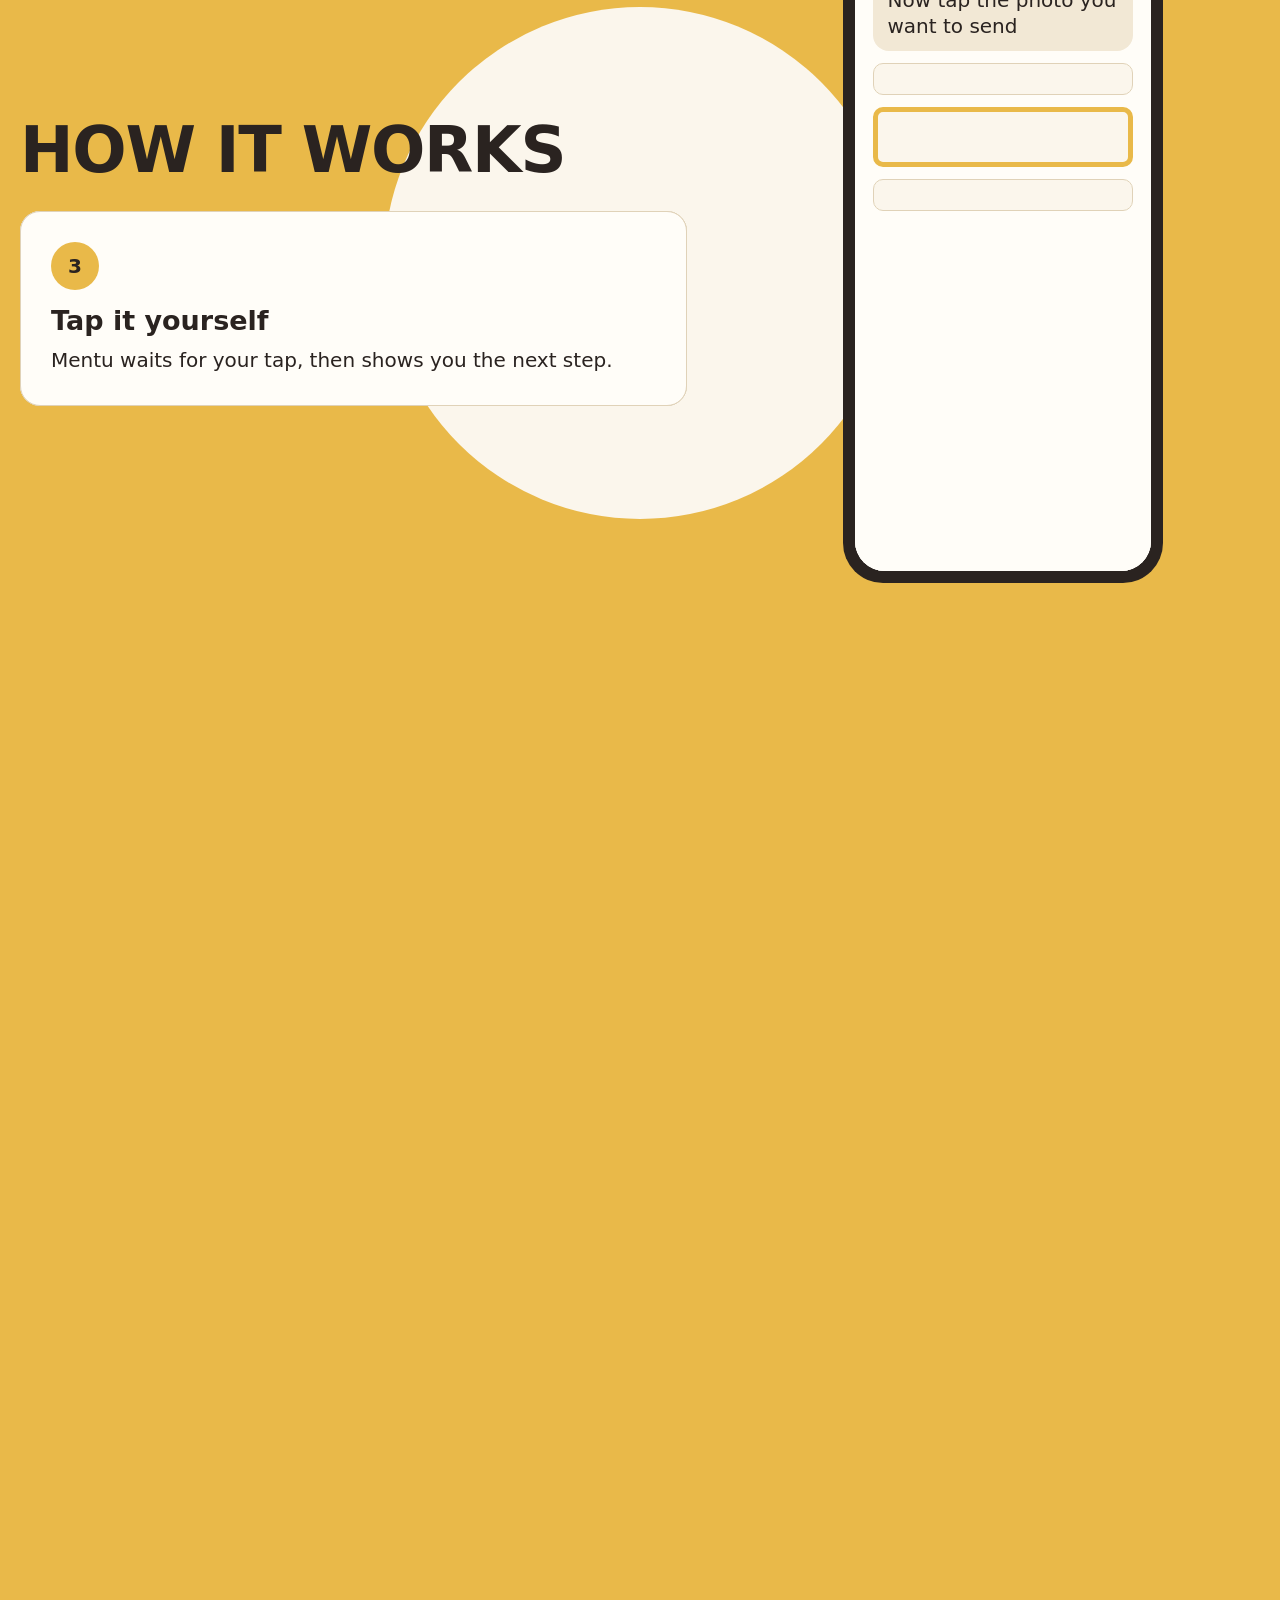
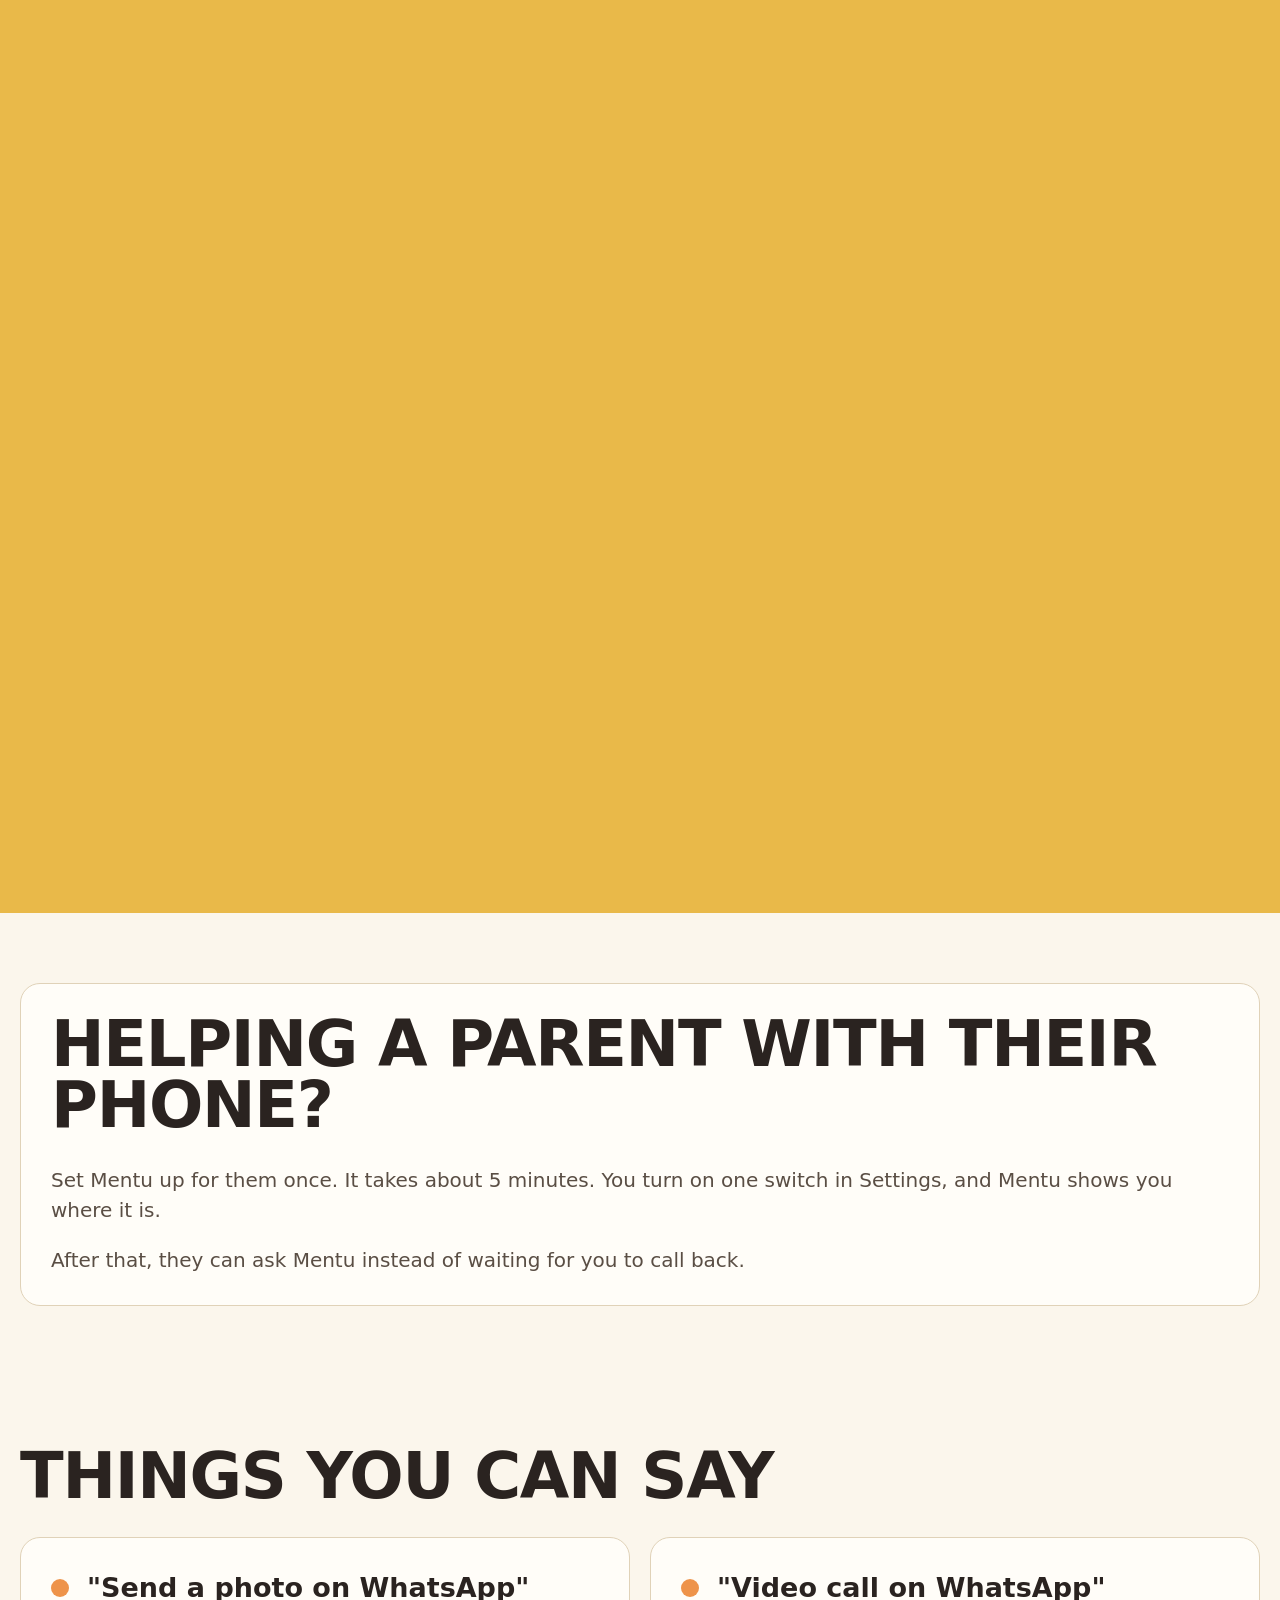
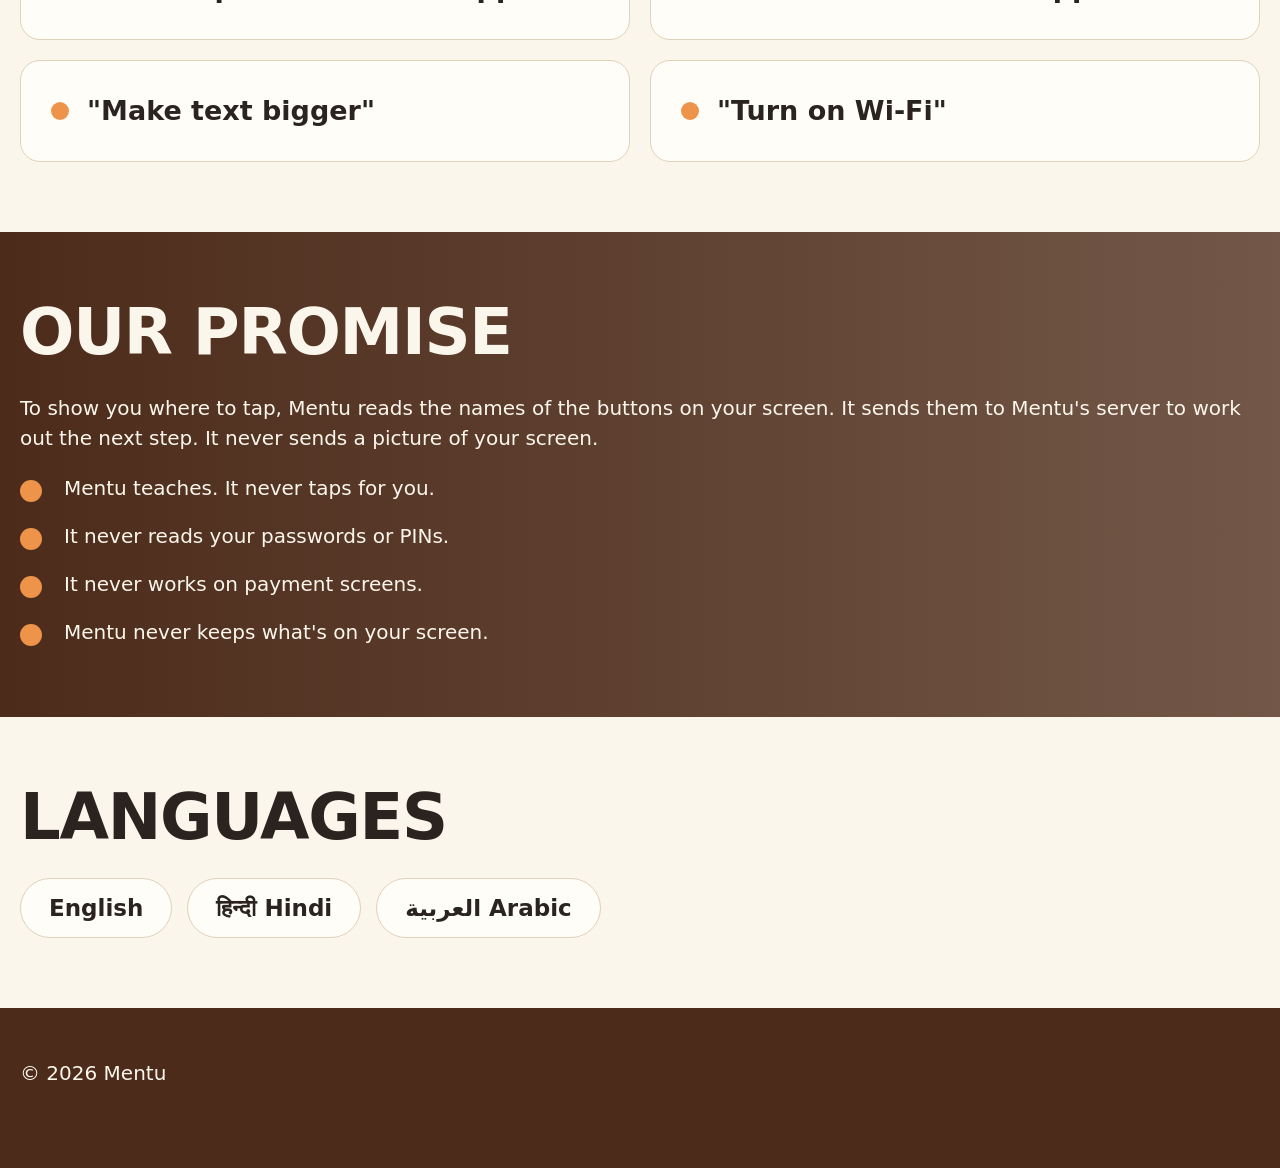
==== commit 71321789: "feat(home): use the Guided m logo in the header and as the favicon Replace the placeholder orange ma" ====
--- a/index.html
+++ b/index.html
@@ -6,6 +6,7 @@
   <title>Mentu, your patient phone teacher</title>
   <meta name="description" content="Mentu is a free Android app for people who find phones hard. Say what you want to do, and Mentu shows you where to tap, one step at a time.">
   <meta name="theme-color" content="#E9B949">
+  <link rel="icon" href="favicon.svg" type="image/svg+xml">
   <meta property="og:type" content="website">
   <meta property="og:title" content="Mentu, your patient phone teacher">
   <meta property="og:description" content="Say what you want to do. Mentu shows you where to tap.">
@@ -33,6 +34,10 @@
       --gold-light: #FFE8A0;
       --orange: #EE934A;
       --blue: #27509A;
+      /* Logo colours, from the "Guided m" mark */
+      --logo-sand: #F5E6D0;
+      --logo-blue: #2347C5;
+      --logo-orange: #F46A35;
     }
     *, *::before, *::after { box-sizing: border-box; }
     html { font-size: 125%; } /* 20px body that still follows the browser's text size */
@@ -55,10 +60,11 @@
     .top .wrap { display: flex; flex-wrap: wrap; align-items: center; justify-content: space-between; gap: 0.5rem 1rem; padding-top: 1rem; padding-bottom: 1rem; }
     .brand { display: flex; align-items: center; gap: 0.6rem; font-weight: 800; font-size: 1.3rem; letter-spacing: -0.01em; }
     .mark {
-      width: 2.4rem; height: 2.4rem; border-radius: 0.6rem;
-      background: var(--orange); display: grid; place-items: center;
-    }
-    .mark span { width: 0.9rem; height: 0.9rem; border-radius: 50%; border: 0.22rem solid var(--paper); }
+      display: block; width: 2.4rem; height: 2.4rem; border-radius: 0.7rem;
+      background: var(--logo-sand); border: 1px solid rgba(42, 35, 32, 0.12);
+    }
+    .mark path { fill: none; stroke: var(--logo-blue); stroke-width: 9; stroke-linecap: round; stroke-linejoin: round; }
+    .mark circle { fill: var(--logo-orange); }
 
     .nav { display: none; }
     @media (min-width: 46rem) { .nav { display: block; } }
@@ -251,7 +257,7 @@
 <body>
   <header class="top">
     <div class="wrap">
-      <div class="brand"><span class="mark" aria-hidden="true"><span></span></span>Mentu</div>
+      <div class="brand"><svg class="mark" viewBox="18 18 72 72" aria-hidden="true"><path d="M34 72 V49 A10 10 0 0 1 54 49 V72 M54 49 A10 10 0 0 1 74 49 V58"/><circle cx="74" cy="72" r="5.5"/></svg>Mentu</div>
       <nav class="nav" aria-label="On this page">
         <ul>
           <li><a href="#how">How it works</a></li>
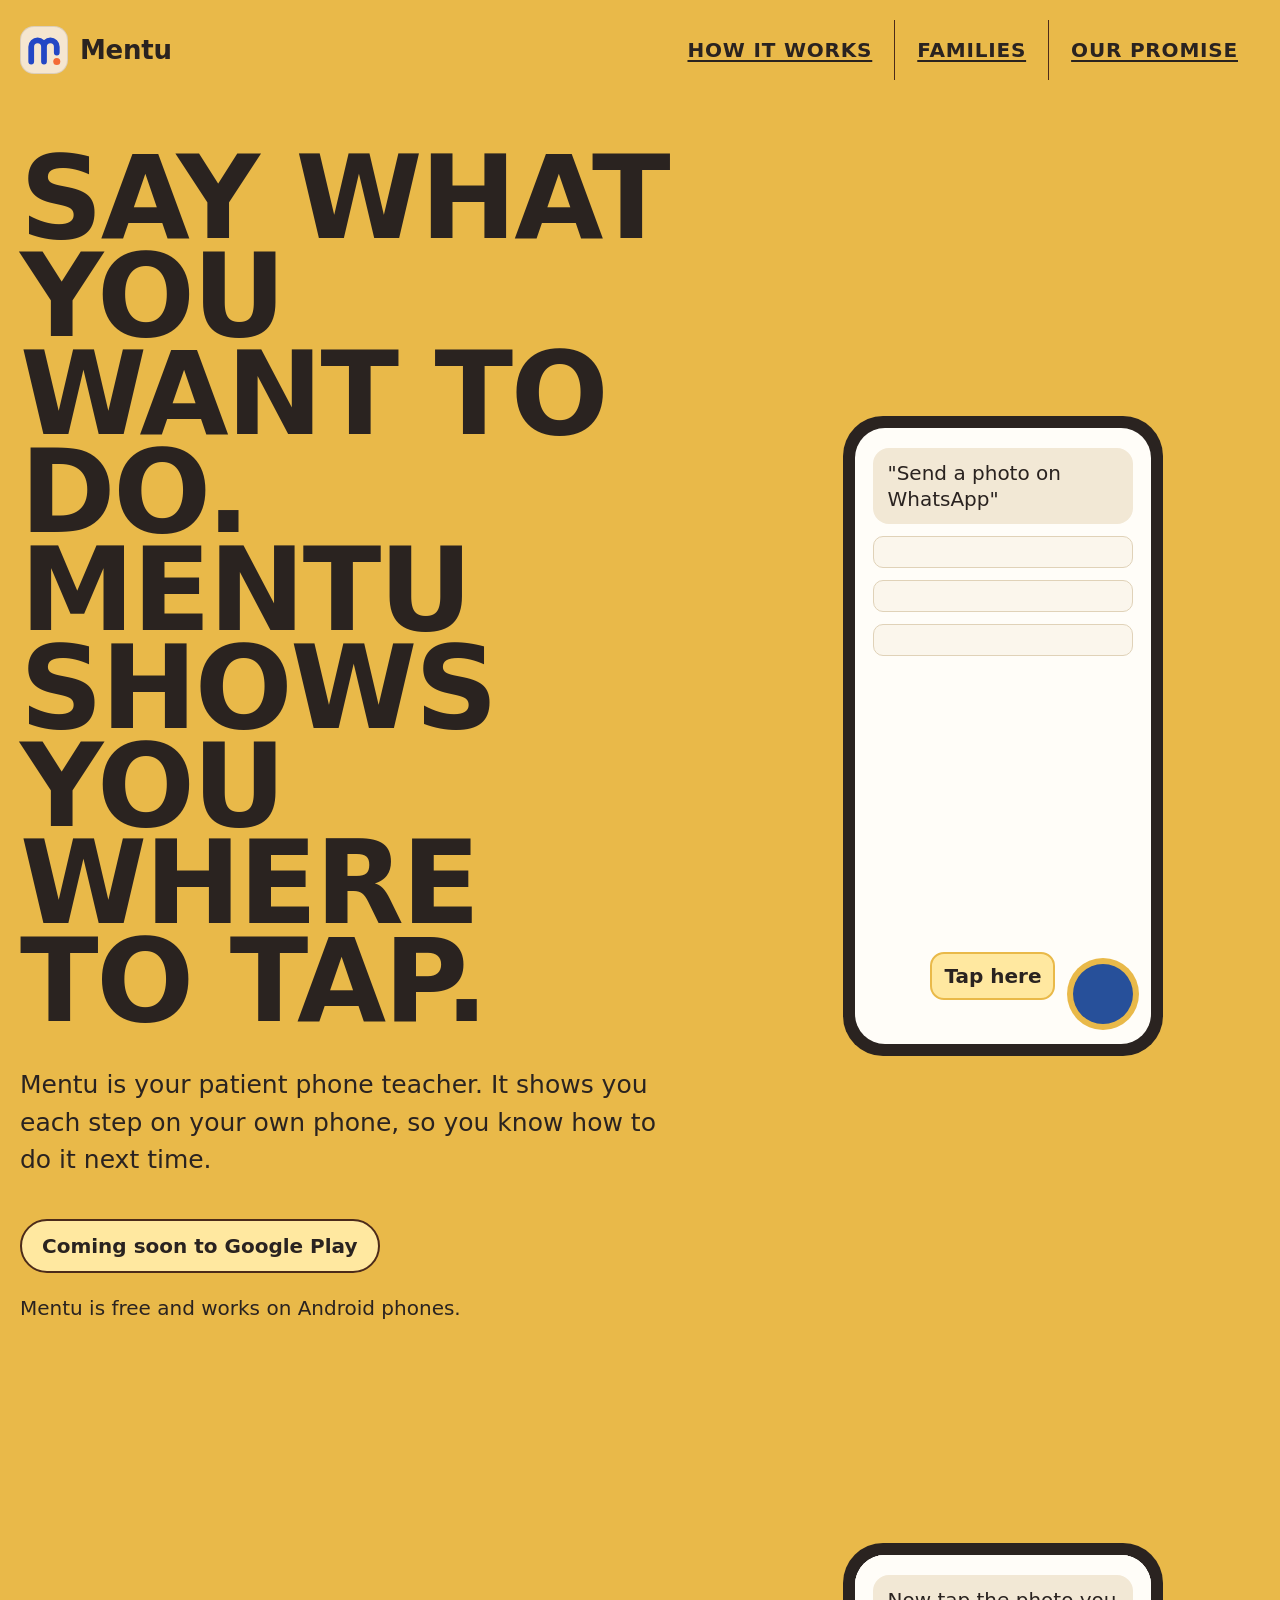
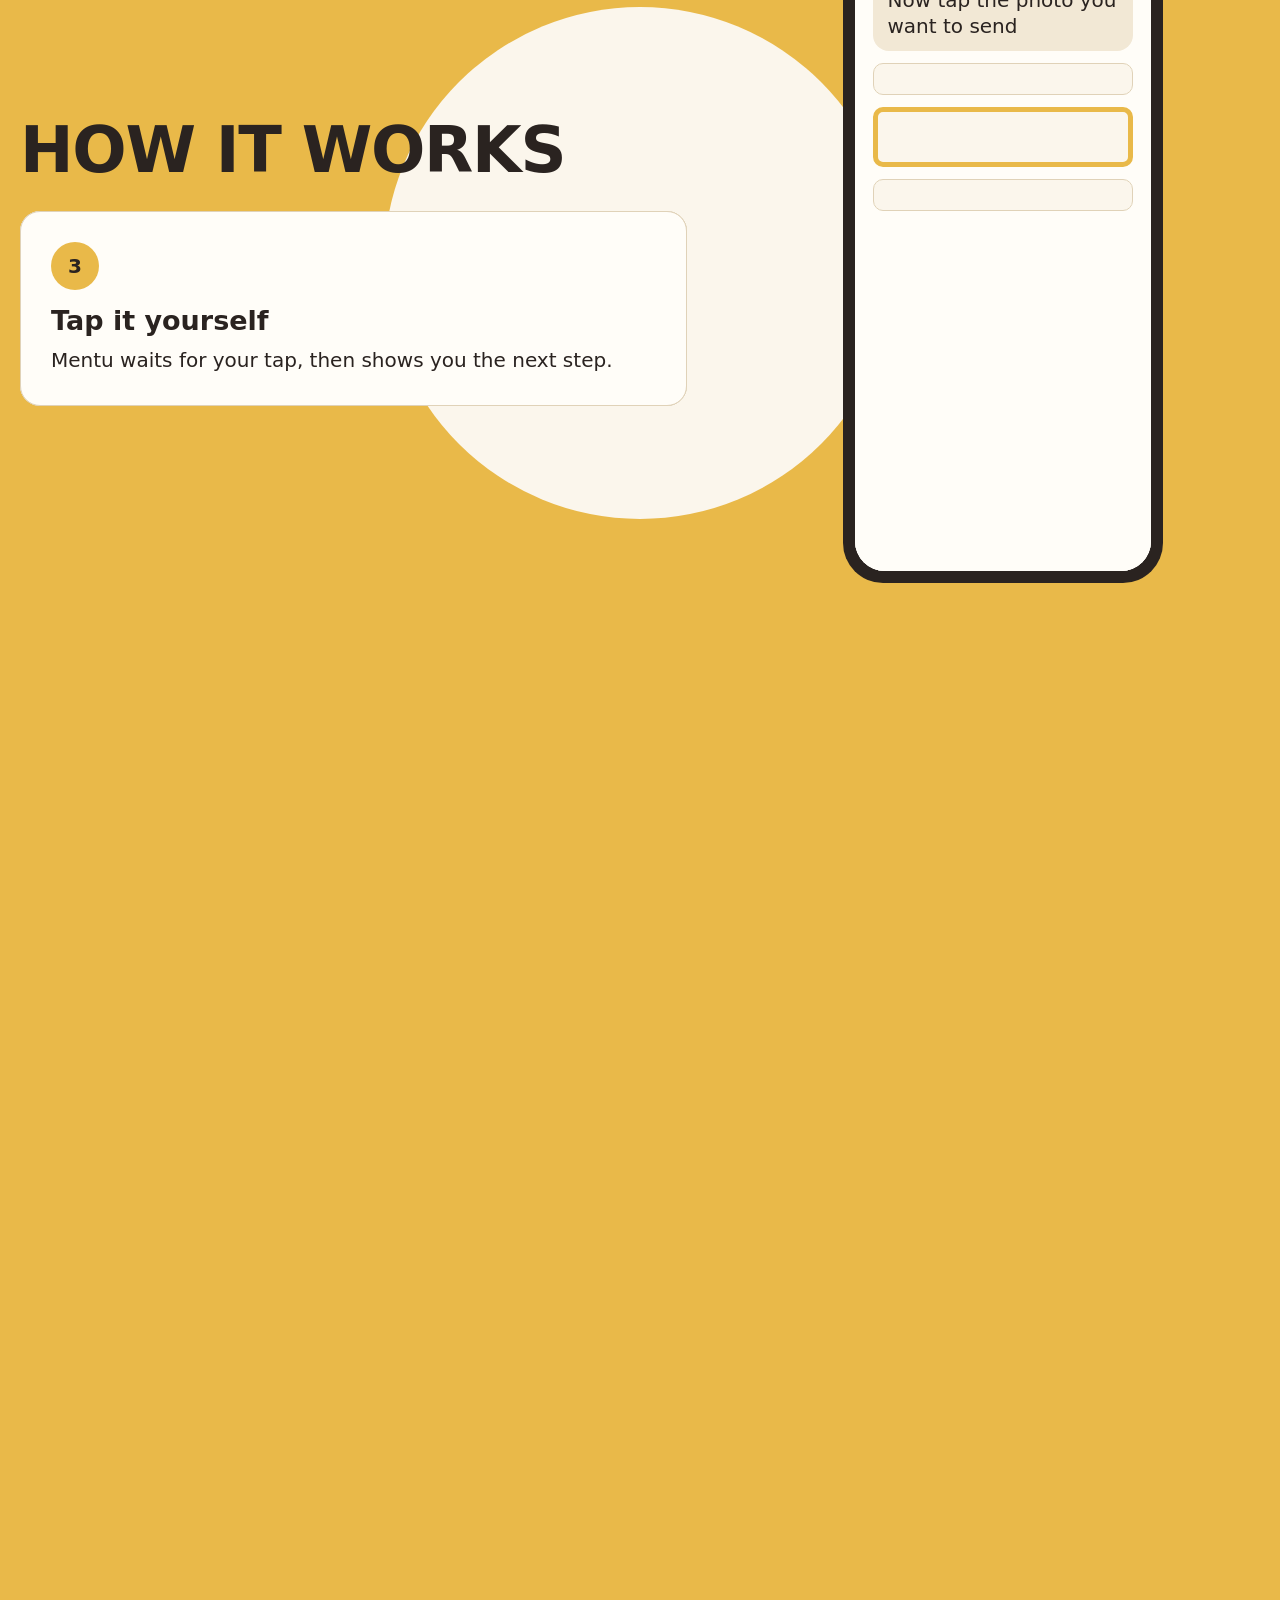
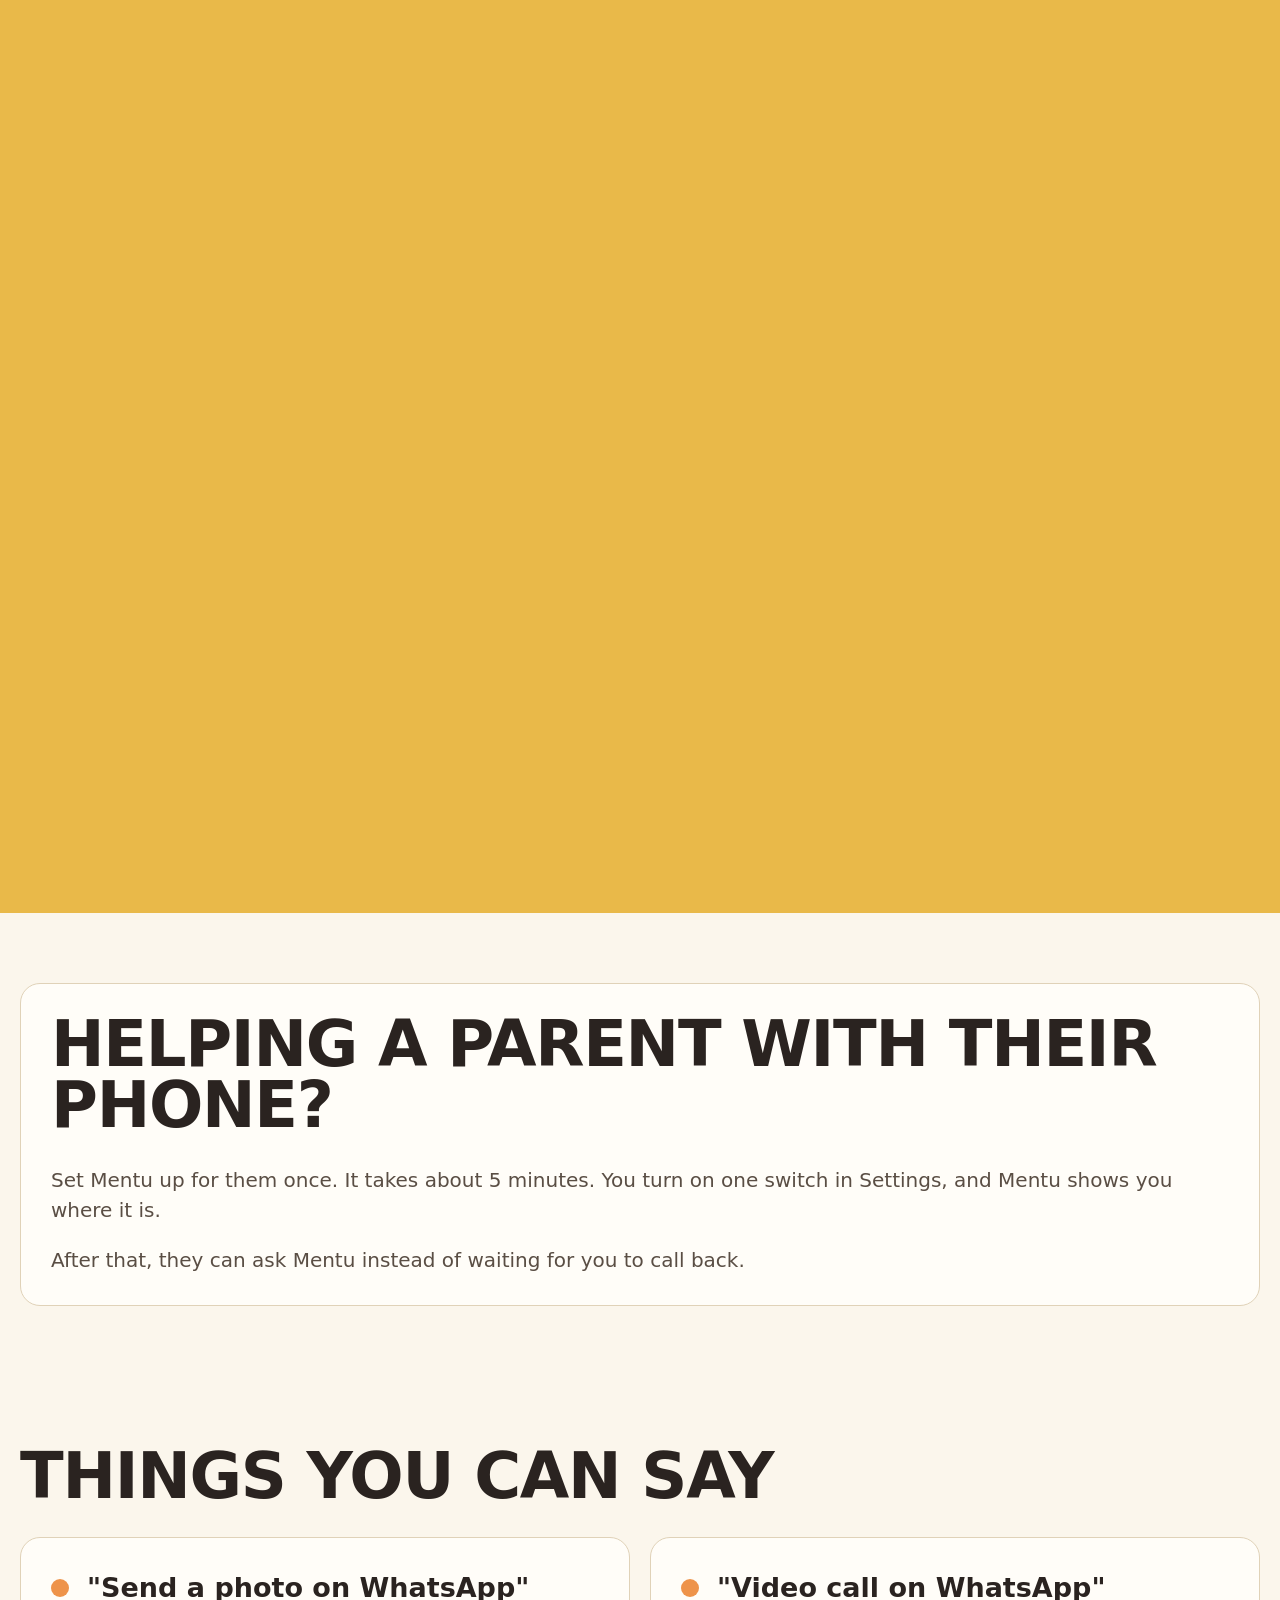
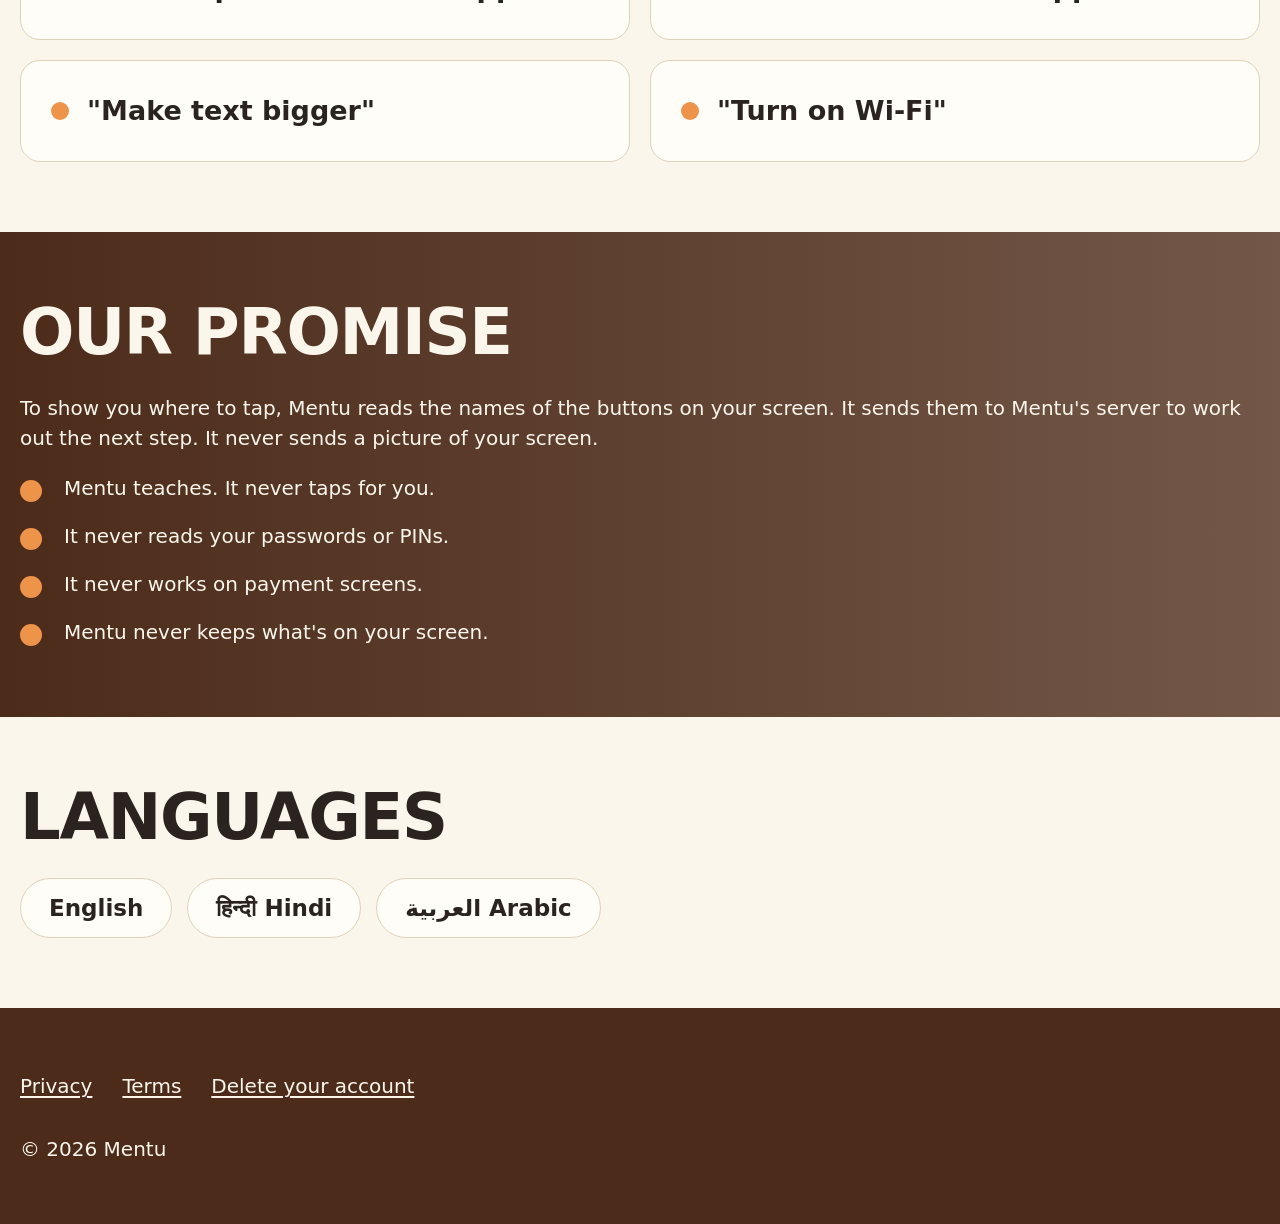
==== commit e359bc11: "feat(privacy): add the privacy policy page Marks the TypeSafe terms, launch countries, support email" ====
--- a/index.html
+++ b/index.html
@@ -21,87 +21,14 @@
     "offers": { "@type": "Offer", "price": "0", "priceCurrency": "USD" }
   }
   </script>
+  <link rel="stylesheet" href="styles.css">
   <style>
-    :root {
-      --cream: #FBF6EC;
-      --paper: #FFFDF8;
-      --sand: #F2E8D5;
-      --line: #E0D2B8;
-      --ink: #2A2320;
-      --ink-muted: #5A4E44;
-      --brown: #4C2B1A;
-      --gold: #E9B949;
-      --gold-light: #FFE8A0;
-      --orange: #EE934A;
-      --blue: #27509A;
-      /* Logo colours, from the "Guided m" mark */
-      --logo-sand: #F5E6D0;
-      --logo-blue: #2347C5;
-      --logo-orange: #F46A35;
-    }
-    *, *::before, *::after { box-sizing: border-box; }
-    html { font-size: 125%; } /* 20px body that still follows the browser's text size */
-    body {
-      margin: 0;
-      background: var(--cream);
-      color: var(--ink);
-      font-family: system-ui, -apple-system, "Segoe UI", Roboto, sans-serif;
-      font-size: 1rem;
-      line-height: 1.5;
-      overflow-wrap: break-word;
-    }
-    a { color: var(--blue); text-decoration: underline; text-underline-offset: 0.15em; }
-    a:focus-visible { outline: 3px solid var(--blue); outline-offset: 3px; }
-    p { margin: 0 0 1rem; }
-    .wrap { max-width: 72rem; margin: 0 auto; padding: 0 1rem; }
-    section { padding: 3.5rem 0; }
-
-    .top { background: var(--gold); }
-    .top .wrap { display: flex; flex-wrap: wrap; align-items: center; justify-content: space-between; gap: 0.5rem 1rem; padding-top: 1rem; padding-bottom: 1rem; }
-    .brand { display: flex; align-items: center; gap: 0.6rem; font-weight: 800; font-size: 1.3rem; letter-spacing: -0.01em; }
-    .mark {
-      display: block; width: 2.4rem; height: 2.4rem; border-radius: 0.7rem;
-      background: var(--logo-sand); border: 1px solid rgba(42, 35, 32, 0.12);
-    }
-    .mark path { fill: none; stroke: var(--logo-blue); stroke-width: 9; stroke-linecap: round; stroke-linejoin: round; }
-    .mark circle { fill: var(--logo-orange); }
-
-    .nav { display: none; }
-    @media (min-width: 46rem) { .nav { display: block; } }
-    .nav ul { display: flex; list-style: none; margin: 0; padding: 0; }
-    .nav li + li { border-left: 1px solid var(--brown); }
-    .nav a {
-      display: flex; align-items: center; min-height: 3rem; padding: 0 1.1rem;
-      color: var(--ink); font-size: 1rem; font-weight: 600;
-      text-transform: uppercase; letter-spacing: 0.04em;
-    }
-
     .hero { background: var(--gold); padding: 2.5rem 0 4.5rem; }
     .hero .wrap { display: grid; gap: 3rem; align-items: center; }
     @media (min-width: 46rem) { .hero .wrap { grid-template-columns: 1.3fr 1fr; } }
-    h1 {
-      margin: 0 0 1.75rem;
-      font-size: clamp(3rem, 9vw, 8rem);
-      font-weight: 800; line-height: 0.85; letter-spacing: -0.02em;
-      text-transform: uppercase;
-    }
-    h2 {
-      margin: 0 0 1.5rem;
-      font-size: clamp(2.2rem, 5vw, 3.6rem);
-      font-weight: 800; line-height: 0.95; letter-spacing: -0.02em;
-      text-transform: uppercase;
-    }
-    h3 { margin: 0 0 0.5rem; font-size: 1.35rem; font-weight: 800; line-height: 1.2; }
     .lede { font-size: 1.25rem; font-weight: 500; max-width: 34rem; margin: 0 0 2rem; }
     .note { margin: 1rem 0 0; }
 
-    .button {
-      display: inline-flex; align-items: center; justify-content: center;
-      min-height: 3.6rem; padding: 1rem 2rem; border-radius: 0.6rem;
-      background: var(--blue); color: var(--paper);
-      font-size: 1.15rem; font-weight: 700; letter-spacing: 0.04em;
-      text-transform: uppercase;
-    }
     /* Not a button until the Play listing exists, so it must not look tappable. */
     .badge {
       display: inline-block; margin: 0; padding: 0.5rem 1rem; border-radius: 999px;
@@ -142,10 +69,6 @@
       border-radius: 0.7rem; padding: 0.35rem 0.6rem; font-size: 1rem; font-weight: 700; white-space: nowrap;
     }
 
-    .card {
-      background: var(--paper); border: 1px solid var(--line); border-radius: 1rem; padding: 1.5rem;
-    }
-    
     .steps { list-style: none; padding: 0; margin: 0; display: grid; gap: 1rem; counter-reset: step; }
     @media (min-width: 46rem) { .steps { grid-template-columns: repeat(3, 1fr); } }
     .steps li { counter-increment: step; }
@@ -250,11 +173,88 @@
     .families p { margin: 0; color: var(--ink-muted); }
     .families p + p { margin-top: 1rem; }
 
-    footer { background: var(--brown); color: var(--cream); padding: 2.5rem 0 3rem; }
-    footer a { color: var(--cream); display: inline-block; padding: 0.4rem 0; }
+    /* Loading screen: the "Guided m" draws itself, the tap dot drops and lands, then the
+       screen fades to the page. It plays once, with no JavaScript, and only for readers who
+       allow motion. Everyone else lands straight on the page. */
+    .splash { display: none; }
+    @media (prefers-reduced-motion: no-preference) {
+      .splash {
+        position: fixed; inset: 0; z-index: 100; overflow: hidden;
+        display: flex; flex-direction: column; align-items: center; justify-content: center; gap: 1rem;
+        background: var(--cream); color: var(--ink);
+        animation: splashOut 0.4s ease 1.3s forwards;
+      }
+    }
+    .splash-blobs { position: absolute; inset: 0; pointer-events: none; }
+    .splash-blobs span { position: absolute; border-radius: 50%; }
+    .splash-blobs span:nth-child(1) { top: 12%; left: 8%; width: 220px; height: 220px; background: var(--orange); opacity: 0.1; animation: driftA 20s ease-in-out infinite; }
+    .splash-blobs span:nth-child(2) { bottom: 10%; right: 9%; width: 280px; height: 280px; background: var(--gold); opacity: 0.14; animation: driftB 24s ease-in-out infinite; }
+    .splash-blobs span:nth-child(3) { bottom: 18%; left: 16%; width: 120px; height: 120px; background: var(--logo-blue); opacity: 0.06; animation: driftB 18s ease-in-out infinite; }
+    .splash-logo { position: relative; width: 180px; height: 180px; overflow: visible; }
+    .splash-logo * { transform-box: fill-box; }
+    .splash-shadow { fill: var(--ink); opacity: 0; transform-origin: 50% 50%; animation: shadowLife 1.3s linear forwards; }
+    .splash-m {
+      fill: none; stroke: var(--logo-blue); stroke-width: 9; stroke-linecap: round; stroke-linejoin: round;
+      stroke-dasharray: 100 100; stroke-dashoffset: 100; animation: drawM 1.3s linear forwards;
+    }
+    .splash-ripple { fill: none; stroke: var(--logo-orange); stroke-width: 1.6; opacity: 0; transform-origin: 50% 50%; animation: rippleLife 1.3s ease-out forwards; }
+    .splash-dot { fill: var(--logo-orange); opacity: 0; transform-origin: 50% 100%; animation: dotLife 1.3s linear forwards; }
+    .splash-words { display: flex; flex-direction: column; align-items: center; gap: 0.3rem; opacity: 0; animation: wordLife 1.3s ease-out forwards; }
+    .splash-name { font-size: 2.2rem; font-weight: 800; letter-spacing: -0.015em; }
+    .splash-tagline { color: var(--ink-muted); }
+    .splash-bar { margin-top: 1.1rem; width: 220px; height: 4px; border-radius: 2px; background: rgba(35, 71, 197, 0.16); overflow: hidden; }
+    .splash-bar span { display: block; height: 100%; border-radius: 2px; background: var(--logo-blue); transform-origin: 0 50%; transform: scaleX(0); animation: barFill 1.3s linear forwards; }
+
+    @keyframes splashOut { to { opacity: 0; visibility: hidden; } }
+    @keyframes drawM {
+      0% { stroke-dashoffset: 100; opacity: 1; animation-timing-function: cubic-bezier(0.65, 0, 0.35, 1); }
+      38%, 100% { stroke-dashoffset: 0; opacity: 1; }
+    }
+    @keyframes dotLife {
+      0%, 37% { opacity: 0; transform: translateY(-38px) scale(1); }
+      38% { opacity: 1; transform: translateY(-38px) scale(0.9, 1.1); animation-timing-function: cubic-bezier(0.55, 0, 1, 0.45); }
+      56% { transform: translateY(0) scale(1); }
+      62% { transform: translateY(0) scale(1.4, 0.65); }
+      72%, 100% { opacity: 1; transform: translateY(0) scale(1); }
+    }
+    @keyframes rippleLife {
+      0%, 55% { opacity: 0; transform: scale(1); }
+      57% { opacity: 0.85; transform: scale(1); }
+      90%, 100% { opacity: 0; transform: scale(3.2); }
+    }
+    @keyframes shadowLife {
+      0%, 37% { opacity: 0; transform: scale(0.3, 1); }
+      56% { opacity: 0.14; transform: scale(1, 1); }
+      62% { opacity: 0.14; transform: scale(1.25, 1); }
+      72%, 100% { opacity: 0.14; transform: scale(1, 1); }
+    }
+    @keyframes wordLife {
+      0%, 40% { opacity: 0; transform: translateY(10px); }
+      65%, 100% { opacity: 1; transform: translateY(0); }
+    }
+    @keyframes barFill {
+      0%, 40% { transform: scaleX(0); animation-timing-function: cubic-bezier(0.3, 0.6, 0.4, 1); }
+      95%, 100% { transform: scaleX(1); }
+    }
+    @keyframes driftA { 0%, 100% { transform: translate(0, 0) scale(1); } 50% { transform: translate(30px, -36px) scale(1.06); } }
+    @keyframes driftB { 0%, 100% { transform: translate(0, 0) scale(1); } 50% { transform: translate(-26px, 30px) scale(0.94); } }
   </style>
 </head>
 <body>
+  <div class="splash" aria-hidden="true">
+    <div class="splash-blobs"><span></span><span></span><span></span></div>
+    <svg class="splash-logo" viewBox="18 18 72 72">
+      <ellipse class="splash-shadow" cx="74" cy="79.5" rx="6" ry="1.4"/>
+      <path class="splash-m" d="M34 72 V49 A10 10 0 0 1 54 49 V72 M54 49 A10 10 0 0 1 74 49 V58" pathLength="100"/>
+      <circle class="splash-ripple" cx="74" cy="72" r="5.5"/>
+      <circle class="splash-dot" cx="74" cy="72" r="5.5"/>
+    </svg>
+    <div class="splash-words">
+      <span class="splash-name">Mentu</span>
+      <span class="splash-tagline">Just ask. Mentu shows you.</span>
+      <div class="splash-bar"><span></span></div>
+    </div>
+  </div>
   <header class="top">
     <div class="wrap">
       <div class="brand"><svg class="mark" viewBox="18 18 72 72" aria-hidden="true"><path d="M34 72 V49 A10 10 0 0 1 54 49 V72 M54 49 A10 10 0 0 1 74 49 V58"/><circle cx="74" cy="72" r="5.5"/></svg>Mentu</div>
@@ -376,7 +376,11 @@
 
   <footer>
     <div class="wrap">
-      <!-- Add links to the privacy, delete-account, terms and help pages here. Play requires those pages before release, and Mentu/website.md section 2 describes them. -->
+      <ul class="footer-links">
+        <li><a href="/privacy">Privacy</a></li>
+        <li><a href="/terms">Terms</a></li>
+        <li><a href="/delete-account">Delete your account</a></li>
+      </ul>
       <p>© 2026 Mentu</p>
     </div>
   </footer>
--- a/styles.css
+++ b/styles.css
@@ -0,0 +1,107 @@
+:root {
+  --cream: #FBF6EC;
+  --paper: #FFFDF8;
+  --sand: #F2E8D5;
+  --line: #E0D2B8;
+  --ink: #2A2320;
+  --ink-muted: #5A4E44;
+  --brown: #4C2B1A;
+  --gold: #E9B949;
+  --gold-light: #FFE8A0;
+  --orange: #EE934A;
+  --blue: #27509A;
+  /* Logo colours, from the "Guided m" mark */
+  --logo-sand: #F5E6D0;
+  --logo-blue: #2347C5;
+  --logo-orange: #F46A35;
+}
+*, *::before, *::after { box-sizing: border-box; }
+html { font-size: 125%; } /* 20px body that still follows the browser's text size */
+body {
+  margin: 0;
+  background: var(--cream);
+  color: var(--ink);
+  font-family: system-ui, -apple-system, "Segoe UI", Roboto, sans-serif;
+  font-size: 1rem;
+  line-height: 1.5;
+  overflow-wrap: break-word;
+}
+a { color: var(--blue); text-decoration: underline; text-underline-offset: 0.15em; }
+a:focus-visible { outline: 3px solid var(--blue); outline-offset: 3px; }
+p { margin: 0 0 1rem; }
+.wrap { max-width: 72rem; margin: 0 auto; padding: 0 1rem; }
+section { padding: 3.5rem 0; }
+
+.top { background: var(--gold); }
+.top .wrap { display: flex; flex-wrap: wrap; align-items: center; justify-content: space-between; gap: 0.5rem 1rem; padding-top: 1rem; padding-bottom: 1rem; }
+.brand { display: flex; align-items: center; gap: 0.6rem; font-weight: 800; font-size: 1.3rem; letter-spacing: -0.01em; }
+.mark {
+  display: block; width: 2.4rem; height: 2.4rem; border-radius: 0.7rem;
+  background: var(--logo-sand); border: 1px solid rgba(42, 35, 32, 0.12);
+}
+.mark path { fill: none; stroke: var(--logo-blue); stroke-width: 9; stroke-linecap: round; stroke-linejoin: round; }
+.mark circle { fill: var(--logo-orange); }
+
+.nav { display: none; }
+@media (min-width: 46rem) { .nav { display: block; } }
+.nav ul { display: flex; list-style: none; margin: 0; padding: 0; }
+.nav li + li { border-left: 1px solid var(--brown); }
+.nav a {
+  display: flex; align-items: center; min-height: 3rem; padding: 0 1.1rem;
+  color: var(--ink); font-size: 1rem; font-weight: 600;
+  text-transform: uppercase; letter-spacing: 0.04em;
+}
+
+h1 {
+  margin: 0 0 1.75rem;
+  font-size: clamp(3rem, 9vw, 8rem);
+  font-weight: 800; line-height: 0.85; letter-spacing: -0.02em;
+  text-transform: uppercase;
+}
+h2 {
+  margin: 0 0 1.5rem;
+  font-size: clamp(2.2rem, 5vw, 3.6rem);
+  font-weight: 800; line-height: 0.95; letter-spacing: -0.02em;
+  text-transform: uppercase;
+}
+h3 { margin: 0 0 0.5rem; font-size: 1.35rem; font-weight: 800; line-height: 1.2; }
+
+.button {
+  display: inline-flex; align-items: center; justify-content: center;
+  min-height: 3.6rem; padding: 1rem 2rem; border-radius: 0.6rem;
+  background: var(--blue); color: var(--paper);
+  font-size: 1.15rem; font-weight: 700; letter-spacing: 0.04em;
+  text-transform: uppercase;
+}
+
+.card {
+  background: var(--paper); border: 1px solid var(--line); border-radius: 1rem; padding: 1.5rem;
+}
+
+footer { background: var(--brown); color: var(--cream); padding: 2.5rem 0 3rem; }
+footer a { color: var(--cream); display: inline-block; padding: 0.4rem 0; }
+footer p { margin: 0; }
+.footer-links { list-style: none; margin: 0 0 1rem; padding: 0; display: flex; flex-wrap: wrap; gap: 0 1.5rem; }
+.footer-links a { display: inline-flex; align-items: center; min-height: 2.8rem; padding: 0; }
+
+/* Header: the brand is a link on pages other than the home page. */
+a.brand { color: var(--ink); }
+.nav.show { display: block; }
+
+/* Legal and help pages: a gold band with the title, then a readable column on cream. */
+.page-head { background: var(--gold); padding: 2.5rem 0 3.5rem; }
+.page-head h1 { margin-bottom: 1.25rem; }
+.updated { margin: 0; font-weight: 600; }
+.prose { max-width: 46rem; padding-top: 3rem; }
+.prose section { padding: 0 0 2.5rem; }
+.prose h2 { font-size: clamp(1.7rem, 4.5vw, 2.4rem); margin-bottom: 1rem; }
+.prose ul { margin: 0 0 1rem; padding-left: 1.4rem; }
+.prose li { margin-bottom: 0.5rem; }
+.prose li::marker { color: var(--brown); }
+
+/* A gap that is not known yet. It is marked, never filled in with a guess. */
+.tbc {
+  margin: 0 0 1rem; padding: 0.75rem 1rem; border-radius: 0.6rem;
+  background: var(--gold-light); border: 2px dashed var(--brown);
+}
+.tbc strong { text-transform: uppercase; letter-spacing: 0.04em; }
